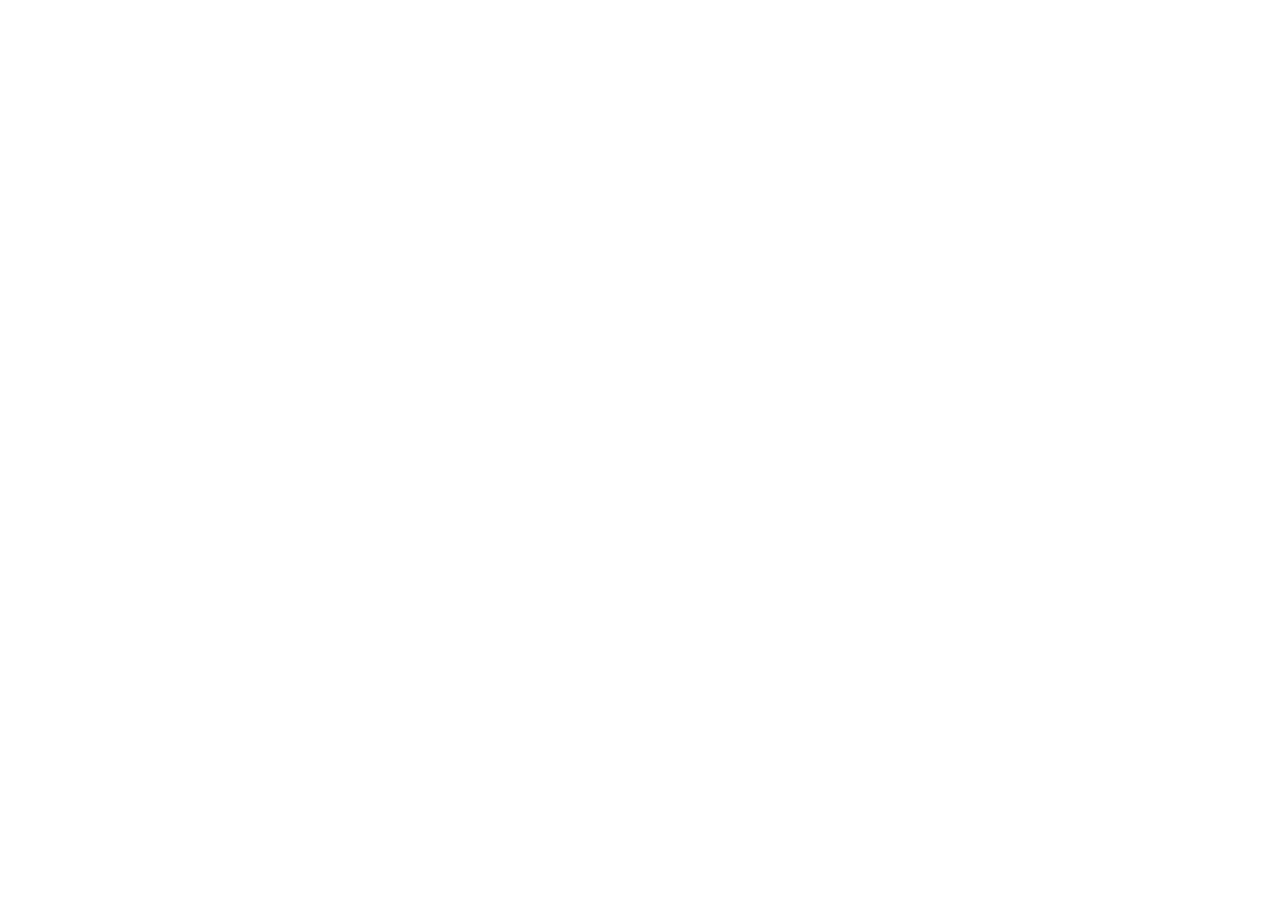
==== index.html @ f936191b "Initial commit: estructura inicial del proyecto" ====
<!doctype html>
<html lang="es">
<head>
  <meta charset="utf-8">
  <meta name="viewport" content="width=device-width, initial-scale=1">
  <meta name="description" content="Sitio informativo del proyecto Trueque de Conocimiento.">
  <title>Inicio | Trueque de Conocimiento</title>
  <!-- Materialize CSS: CDN requerido por la actividad. -->
  <link rel="stylesheet" href="https://cdnjs.cloudflare.com/ajax/libs/materialize/1.0.0/css/materialize.min.css">
  <link rel="stylesheet" href="css/style.css">
</head>
<body>
  <!-- Estructura inicial: desarrollar contenido en una etapa posterior. -->

  <!-- Materialize JavaScript: CDN requerido por la actividad. -->
  <script src="https://cdnjs.cloudflare.com/ajax/libs/materialize/1.0.0/js/materialize.min.js"></script>
  <script src="js/main.js"></script>
</body>
</html>
---- css/style.css ----
/* Estilos propios del sitio. Definir aquí la paleta y los componentes. */
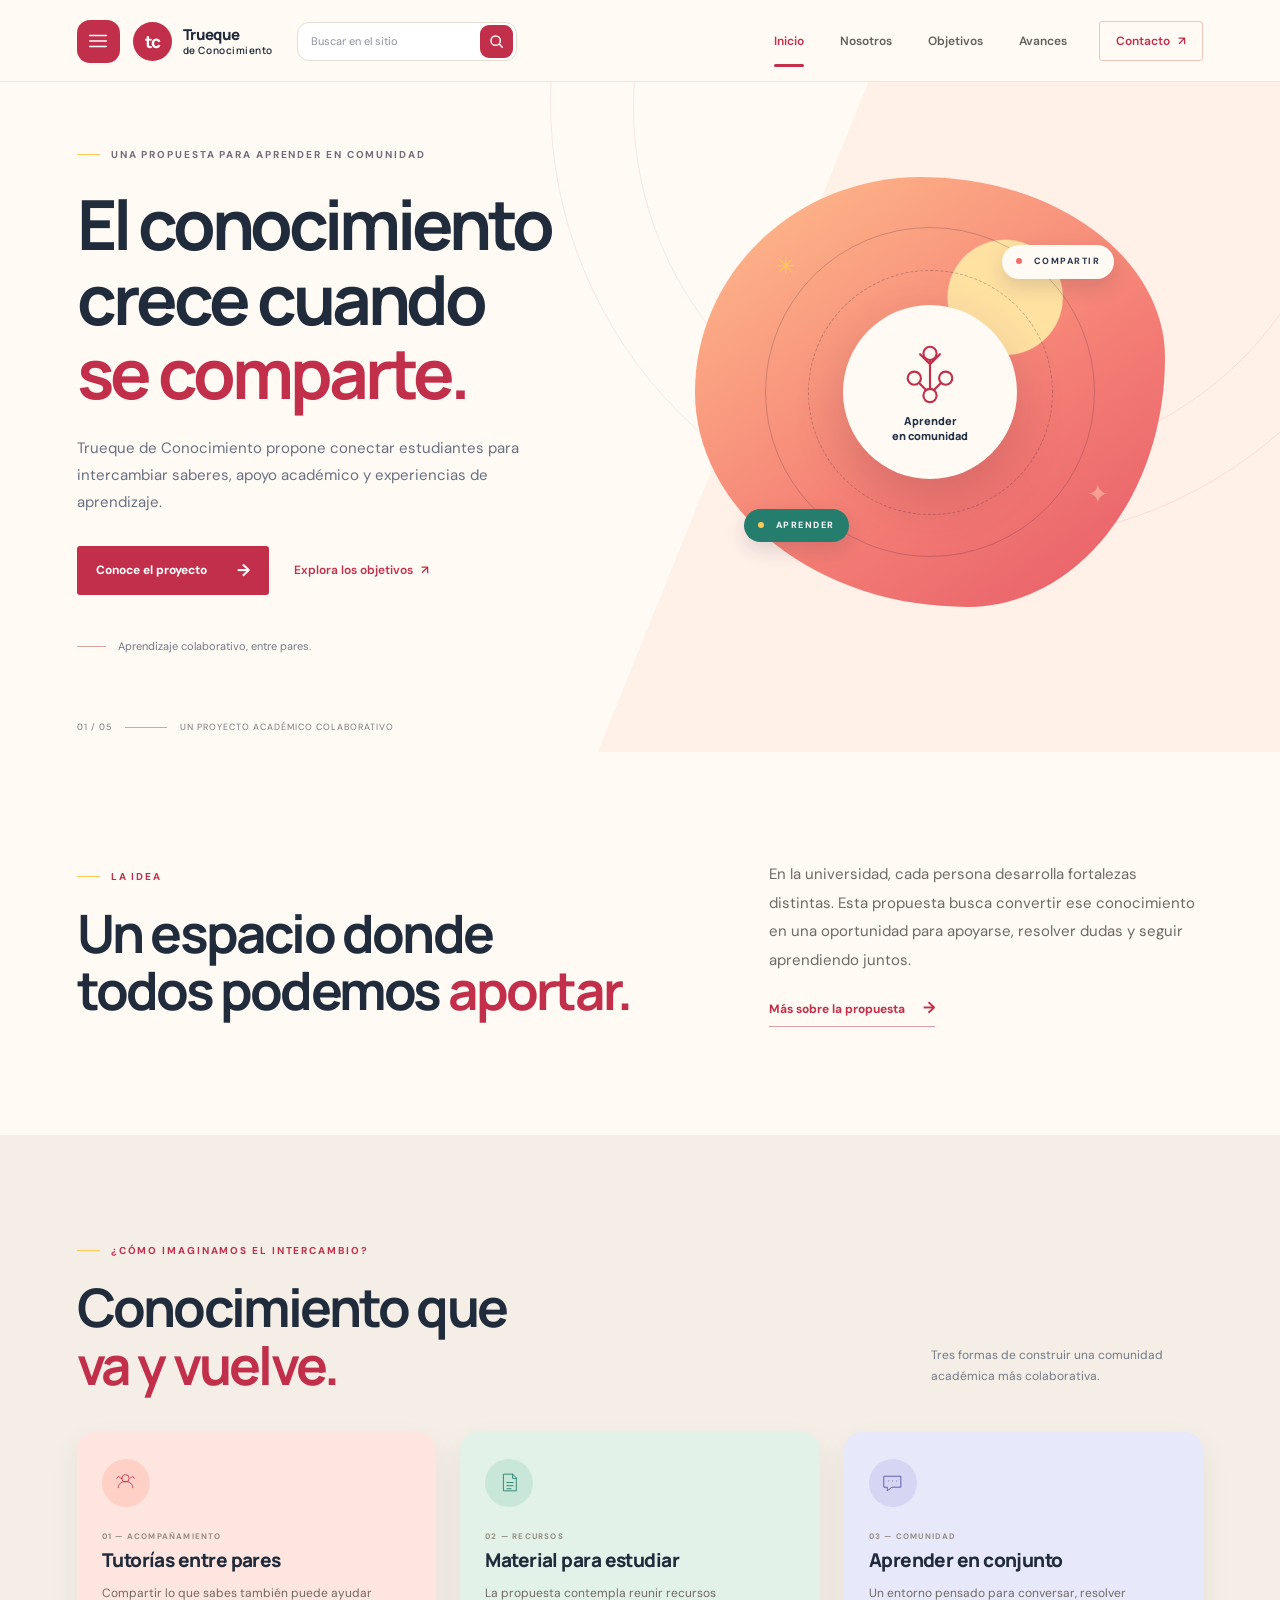
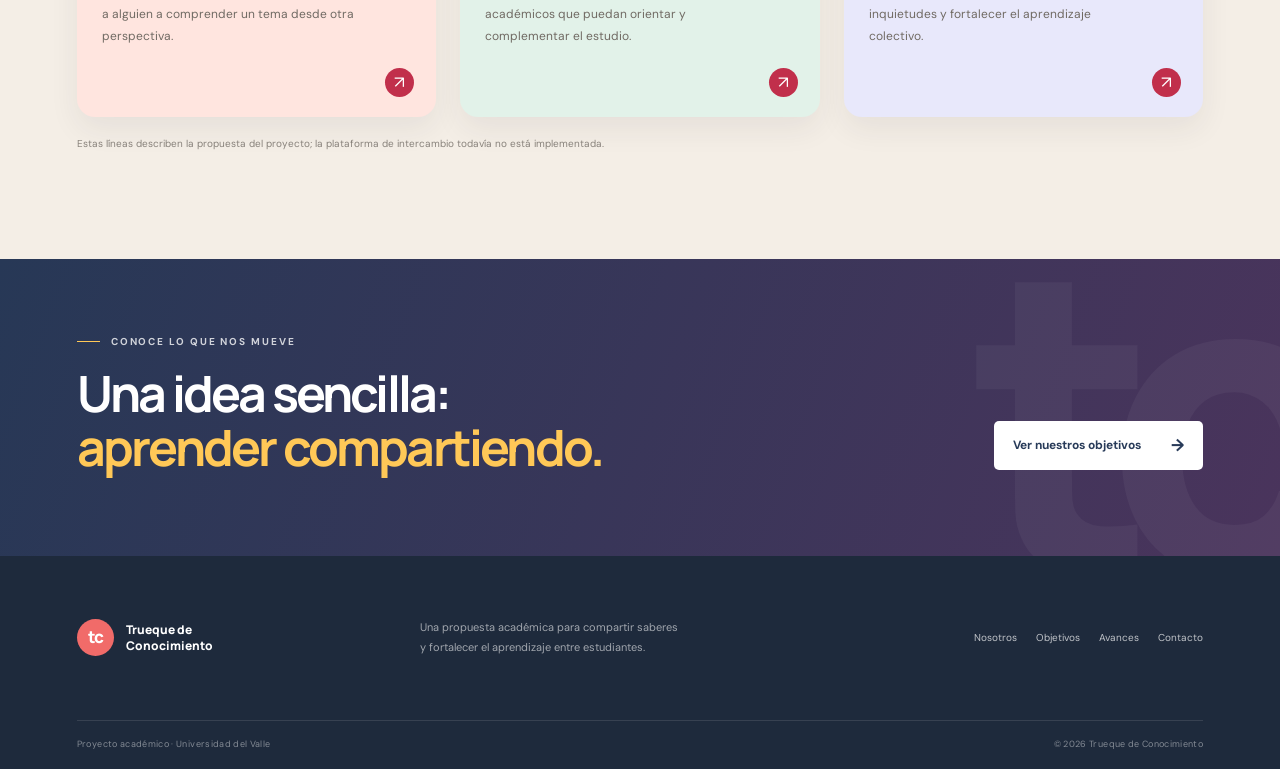
==== commit 3f2d780e: "Implementa estilos base y contenido de las páginas" ====
--- a/index.html
+++ b/index.html
@@ -1,19 +1,278 @@
 <!doctype html>
 <html lang="es">
-<head>
-  <meta charset="utf-8">
-  <meta name="viewport" content="width=device-width, initial-scale=1">
-  <meta name="description" content="Sitio informativo del proyecto Trueque de Conocimiento.">
-  <title>Inicio | Trueque de Conocimiento</title>
-  <!-- Materialize CSS: CDN requerido por la actividad. -->
-  <link rel="stylesheet" href="https://cdnjs.cloudflare.com/ajax/libs/materialize/1.0.0/css/materialize.min.css">
-  <link rel="stylesheet" href="css/style.css">
-</head>
-<body>
-  <!-- Estructura inicial: desarrollar contenido en una etapa posterior. -->
-
-  <!-- Materialize JavaScript: CDN requerido por la actividad. -->
-  <script src="https://cdnjs.cloudflare.com/ajax/libs/materialize/1.0.0/js/materialize.min.js"></script>
-  <script src="js/main.js"></script>
-</body>
+  <head>
+    <meta charset="utf-8" />
+    <meta name="viewport" content="width=device-width, initial-scale=1" />
+    <meta
+      name="description"
+      content="Conoce Trueque de Conocimiento, una propuesta académica para compartir saberes y aprender entre estudiantes."
+    />
+    <meta name="theme-color" content="#a6192e" />
+    <title>Inicio | Trueque de Conocimiento</title>
+    <link rel="preconnect" href="https://fonts.googleapis.com" />
+    <link rel="preconnect" href="https://fonts.gstatic.com" crossorigin />
+    <link
+      href="https://fonts.googleapis.com/css2?family=DM+Sans:wght@400;500;600;700&family=Manrope:wght@400;500;600;700;800&display=swap"
+      rel="stylesheet"
+    />
+    <!-- Materialize CSS: CDN requerido por la actividad. -->
+    <link
+      rel="stylesheet"
+      href="https://cdnjs.cloudflare.com/ajax/libs/materialize/1.0.0/css/materialize.min.css"
+    />
+    <link rel="stylesheet" href="css/style.css" />
+  </head>
+  <body>
+    <header>
+      <nav class="site-nav" aria-label="Navegación principal">
+        <div class="nav-wrapper container">
+          <a class="brand-logo" href="index.html" aria-label="Trueque de Conocimiento, inicio">
+            <span class="brand-mark" aria-hidden="true">tc</span>
+            <span class="brand-name">Trueque <span>de Conocimiento</span></span>
+          </a>
+          <a
+            href="#menu-movil"
+            data-target="menu-movil"
+            class="sidenav-trigger"
+            aria-label="Abrir menú de navegación"
+          >
+            <svg viewBox="0 0 24 24" aria-hidden="true"><path d="M3 6h18M3 12h18M3 18h18" /></svg>
+          </a>
+          <form class="site-search" id="site-search-form" role="search">
+            <label class="visually-hidden" for="site-search">Buscar en el sitio</label>
+            <input
+              id="site-search"
+              name="q"
+              type="search"
+              placeholder="Buscar en el sitio"
+              autocomplete="off"
+              aria-controls="site-search-results"
+            />
+            <button type="submit" aria-label="Buscar">
+              <svg viewBox="0 0 24 24" aria-hidden="true">
+                <circle cx="10.8" cy="10.8" r="6.6" />
+                <path d="m16 16 4.2 4.2" />
+              </svg>
+            </button>
+            <div
+              class="search-results"
+              id="site-search-results"
+              role="region"
+              aria-label="Resultados de búsqueda"
+              aria-live="polite"
+              hidden
+            ></div>
+          </form>
+          <ul class="right hide-on-med-and-down nav-links">
+            <li class="active"><a href="index.html" aria-current="page">Inicio</a></li>
+            <li><a href="nosotros.html">Nosotros</a></li>
+            <li><a href="objetivos.html">Objetivos</a></li>
+            <li><a href="avances.html">Avances</a></li>
+            <li>
+              <a class="nav-contact" href="contacto.html"
+                >Contacto <span aria-hidden="true">↗</span></a
+              >
+            </li>
+          </ul>
+        </div>
+      </nav>
+      <ul class="sidenav" id="menu-movil" aria-label="Menú de navegación">
+        <li class="mobile-brand">
+          <a href="index.html"
+            ><span class="brand-mark" aria-hidden="true">tc</span> Trueque de Conocimiento</a
+          >
+        </li>
+        <li class="active"><a href="index.html" aria-current="page">Inicio</a></li>
+        <li><a href="nosotros.html">Nosotros</a></li>
+        <li><a href="objetivos.html">Objetivos</a></li>
+        <li><a href="avances.html">Avances</a></li>
+        <li><a href="contacto.html">Contacto</a></li>
+      </ul>
+    </header>
+
+    <main>
+      <section class="hero-section" id="inicio-propuesta">
+        <div class="container hero-grid">
+          <div class="hero-copy">
+            <p class="eyebrow"><span></span> Una propuesta para aprender en comunidad</p>
+            <h1>El conocimiento<br />crece cuando<br /><em>se comparte.</em></h1>
+            <p class="hero-description">
+              Trueque de Conocimiento propone conectar estudiantes para intercambiar saberes, apoyo
+              académico y experiencias de aprendizaje.
+            </p>
+            <div class="hero-actions">
+              <a href="nosotros.html" class="btn-large primary-button"
+                >Conoce el proyecto <span aria-hidden="true">→</span></a
+              >
+              <a href="objetivos.html" class="text-link"
+                >Explora los objetivos <span aria-hidden="true">↗</span></a
+              >
+            </div>
+            <div class="hero-note">
+              <span class="note-line"></span><span>Aprendizaje colaborativo, entre pares.</span>
+            </div>
+          </div>
+
+          <div
+            class="hero-art"
+            role="img"
+            aria-label="Ilustración de estudiantes que comparten conocimientos alrededor de un círculo"
+          >
+            <div class="art-orbit orbit-one"></div>
+            <div class="art-orbit orbit-two"></div>
+            <div class="art-center">
+              <svg viewBox="0 0 92 92" aria-hidden="true">
+                <path d="M46 17v47M46 64 28 46M46 64l18-18M46 28 34 16M46 28l12-12" />
+                <circle cx="46" cy="15" r="8" />
+                <circle cx="27" cy="45" r="8" />
+                <circle cx="65" cy="45" r="8" />
+                <circle cx="46" cy="66" r="8" />
+              </svg>
+              <span>Aprender<br />en comunidad</span>
+            </div>
+            <div class="art-label label-top">
+              <span class="label-dot dot-coral"></span> COMPARTIR
+            </div>
+            <div class="art-label label-bottom">
+              <span class="label-dot dot-gold"></span> APRENDER
+            </div>
+            <div class="art-spark spark-one">✳</div>
+            <div class="art-spark spark-two">✦</div>
+          </div>
+        </div>
+        <div class="hero-bottom container">
+          <span>01 / 05</span><span class="hero-bottom-rule"></span
+          ><span>Un proyecto académico colaborativo</span>
+        </div>
+      </section>
+
+      <section class="intro-section section-space" id="inicio-idea">
+        <div class="container intro-grid">
+          <div>
+            <p class="eyebrow eyebrow-dark"><span></span> La idea</p>
+            <h2>Un espacio donde<br />todos podemos <em>aportar.</em></h2>
+          </div>
+          <div class="intro-copy">
+            <p>
+              En la universidad, cada persona desarrolla fortalezas distintas. Esta propuesta busca
+              convertir ese conocimiento en una oportunidad para apoyarse, resolver dudas y seguir
+              aprendiendo juntos.
+            </p>
+            <a href="nosotros.html" class="underlined-link"
+              >Más sobre la propuesta <span aria-hidden="true">→</span></a
+            >
+          </div>
+        </div>
+      </section>
+
+      <section class="ways-section section-space">
+        <div class="container">
+          <div class="section-heading">
+            <div>
+              <p class="eyebrow eyebrow-dark"><span></span> ¿Cómo imaginamos el intercambio?</p>
+              <h2>Conocimiento que<br /><em>va y vuelve.</em></h2>
+            </div>
+            <p class="section-side-note">
+              Tres formas de construir una comunidad académica más colaborativa.
+            </p>
+          </div>
+          <div class="row feature-row">
+            <div class="col s12 m4">
+              <article class="card feature-card feature-card-red" id="inicio-tutorias">
+                <div class="feature-icon icon-red" aria-hidden="true">
+                  <svg viewBox="0 0 48 48">
+                    <path
+                      d="M10 34c0-7 6-12 14-12s14 5 14 12M17 16a7 7 0 1 0 14 0 7 7 0 0 0-14 0Z"
+                    />
+                    <path d="m7 16 4-4 4 4M41 16l-4-4-4 4" />
+                  </svg>
+                </div>
+                <p class="card-index">01 — ACOMPAÑAMIENTO</p>
+                <h3>Tutorías entre pares</h3>
+                <p>
+                  Compartir lo que sabes también puede ayudar a alguien a comprender un tema desde
+                  otra perspectiva.
+                </p>
+                <span class="card-arrow" aria-hidden="true">↗</span>
+              </article>
+            </div>
+            <div class="col s12 m4">
+              <article class="card feature-card feature-card-sand" id="inicio-recursos">
+                <div class="feature-icon icon-sand" aria-hidden="true">
+                  <svg viewBox="0 0 48 48">
+                    <path d="M13 8h17l7 7v25H13zM30 8v8h7M19 24h12M19 30h12M19 36h8" />
+                  </svg>
+                </div>
+                <p class="card-index">02 — RECURSOS</p>
+                <h3>Material para estudiar</h3>
+                <p>
+                  La propuesta contempla reunir recursos académicos que puedan orientar y
+                  complementar el estudio.
+                </p>
+                <span class="card-arrow" aria-hidden="true">↗</span>
+              </article>
+            </div>
+            <div class="col s12 m4">
+              <article class="card feature-card feature-card-green" id="inicio-comunidad">
+                <div class="feature-icon icon-green" aria-hidden="true">
+                  <svg viewBox="0 0 48 48">
+                    <path d="M8 12h32v21H23l-9 7v-7H8zM16 21h.1M24 21h.1M32 21h.1" />
+                  </svg>
+                </div>
+                <p class="card-index">03 — COMUNIDAD</p>
+                <h3>Aprender en conjunto</h3>
+                <p>
+                  Un entorno pensado para conversar, resolver inquietudes y fortalecer el
+                  aprendizaje colectivo.
+                </p>
+                <span class="card-arrow" aria-hidden="true">↗</span>
+              </article>
+            </div>
+          </div>
+          <p class="proposal-caption">
+            Estas líneas describen la propuesta del proyecto; la plataforma de intercambio todavía
+            no está implementada.
+          </p>
+        </div>
+      </section>
+
+      <section class="closing-section">
+        <div class="container closing-content">
+          <div>
+            <p class="eyebrow"><span></span> Conoce lo que nos mueve</p>
+            <h2>Una idea sencilla:<br /><em>aprender compartiendo.</em></h2>
+          </div>
+          <a href="objetivos.html" class="btn-large light-button"
+            >Ver nuestros objetivos <span aria-hidden="true">→</span></a
+          >
+        </div>
+        <div class="closing-decoration" aria-hidden="true">tc</div>
+      </section>
+    </main>
+
+    <footer class="site-footer">
+      <div class="container footer-main">
+        <a class="footer-brand" href="index.html"
+          ><span class="brand-mark" aria-hidden="true">tc</span
+          ><span>Trueque de<br />Conocimiento</span></a
+        >
+        <p>
+          Una propuesta académica para compartir saberes<br />y fortalecer el aprendizaje entre
+          estudiantes.
+        </p>
+        <nav aria-label="Navegación del pie de página">
+          <a href="nosotros.html">Nosotros</a><a href="objetivos.html">Objetivos</a
+          ><a href="avances.html">Avances</a><a href="contacto.html">Contacto</a>
+        </nav>
+      </div>
+      <div class="container footer-bottom">
+        <span>Proyecto académico · Universidad del Valle</span
+        ><span>© <span id="current-year">2026</span> Trueque de Conocimiento</span>
+      </div>
+    </footer>
+
+    <!-- Materialize JavaScript: CDN requerido por la actividad. -->
+    <script src="https://cdnjs.cloudflare.com/ajax/libs/materialize/1.0.0/js/materialize.min.js"></script>
+    <script src="js/main.js"></script>
+  </body>
 </html>
--- a/css/style.css
+++ b/css/style.css
@@ -1 +1,2407 @@
-/* Estilos propios del sitio. Definir aquí la paleta y los componentes. */
+:root {
+  --red: #c12f4b;
+  --red-dark: #48243b;
+  --red-light: #f16b69;
+  --ink: #202b3b;
+  --muted: #727987;
+  --paper: #fffaf4;
+  --sand: #f5eee4;
+  --green: #247d6d;
+  --gold: #ffc857;
+  --body-font: "DM Sans", sans-serif;
+  --display-font: "Manrope", sans-serif;
+}
+
+html {
+  scroll-behavior: smooth;
+}
+body {
+  margin: 0;
+  color: var(--ink);
+  background: var(--paper);
+  font-family: var(--body-font);
+  font-size: 16px;
+  -webkit-font-smoothing: antialiased;
+}
+a {
+  color: inherit;
+}
+.container {
+  width: min(1160px, 88%);
+}
+.site-nav {
+  height: 82px;
+  line-height: 82px;
+  background: var(--paper);
+  box-shadow: none;
+  border-bottom: 1px solid rgba(39, 39, 37, 0.08);
+}
+.site-nav .nav-wrapper {
+  display: flex;
+  align-items: center;
+  justify-content: space-between;
+  height: 82px;
+  line-height: normal;
+}
+.site-nav .brand-logo {
+  position: static;
+  left: auto;
+  display: inline-flex;
+  flex: 0 0 auto;
+  align-items: center;
+  gap: 11px;
+  height: auto;
+  transform: none;
+  color: var(--ink);
+  font-family: var(--display-font);
+  font-size: 15px;
+  font-weight: 800;
+  letter-spacing: -0.6px;
+  white-space: nowrap;
+}
+.brand-mark {
+  display: inline-grid;
+  width: 39px;
+  height: 39px;
+  place-items: center;
+  border-radius: 50%;
+  color: #fff;
+  background: var(--red);
+  font-family: var(--display-font);
+  font-size: 17px;
+  font-weight: 800;
+  letter-spacing: -1.5px;
+}
+.brand-name {
+  display: flex;
+  flex-direction: column;
+  gap: 2px;
+  line-height: 1.15;
+}
+.brand-name span {
+  display: block;
+  margin: 0;
+  padding: 0;
+  font-size: 10px;
+  font-weight: 600;
+  letter-spacing: 0.55px;
+}
+.site-nav .nav-links {
+  display: flex;
+  float: none;
+  height: 100%;
+  align-items: center;
+  gap: 2px;
+  margin: 0;
+}
+.site-nav .nav-links li {
+  float: none;
+  height: 100%;
+}
+.site-nav .nav-links li a {
+  position: relative;
+  display: flex;
+  height: 100%;
+  align-items: center;
+  padding: 0 17px;
+  color: #625e59;
+  font-size: 12px;
+  font-weight: 600;
+  line-height: normal;
+  transition: color 0.2s ease;
+}
+.nav-links li a:hover,
+.nav-links li.active a {
+  color: var(--red);
+  background: transparent;
+}
+.site-nav .nav-links li.active {
+  background: transparent;
+}
+.nav-links li.active a::after {
+  position: absolute;
+  right: 23px;
+  bottom: 20px;
+  left: 23px;
+  height: 2px;
+  background: var(--red);
+  content: "";
+}
+.site-nav .nav-links .nav-contact {
+  height: 40px;
+  margin-left: 13px;
+  padding: 0 16px;
+  border: 1px solid rgba(166, 25, 46, 0.25);
+  border-radius: 3px;
+  color: var(--red);
+}
+.nav-links .nav-contact:hover {
+  color: white;
+  background: var(--red);
+}
+.nav-contact span {
+  margin-left: 8px;
+}
+.sidenav-trigger svg {
+  width: 25px;
+  height: 25px;
+  margin-top: 28px;
+  fill: none;
+  stroke: var(--ink);
+  stroke-linecap: round;
+  stroke-width: 1.8;
+}
+.sidenav .mobile-brand {
+  height: 88px;
+  margin-bottom: 12px;
+  background: var(--paper);
+}
+.sidenav .mobile-brand a {
+  display: flex;
+  align-items: center;
+  gap: 12px;
+  height: 88px;
+  font-family: var(--display-font);
+  font-weight: 800;
+  line-height: normal;
+}
+.sidenav .mobile-brand .brand-mark {
+  display: inline-grid;
+  width: 39px;
+  height: 39px;
+  flex: 0 0 39px;
+  place-items: center;
+  font-size: 17px;
+  line-height: 1;
+}
+.sidenav li.active {
+  background: #f4ebe8;
+}
+.sidenav li.active a,
+.sidenav li a:hover {
+  color: var(--red);
+  background: transparent;
+}
+
+.hero-section {
+  position: relative;
+  overflow: hidden;
+  min-height: 610px;
+  color: #fff;
+  background: var(--red);
+}
+.hero-section::before {
+  position: absolute;
+  top: -420px;
+  right: -150px;
+  width: 880px;
+  height: 880px;
+  border: 1px solid rgba(255, 255, 255, 0.1);
+  border-radius: 50%;
+  content: "";
+}
+.hero-section::after {
+  position: absolute;
+  top: -332px;
+  right: -67px;
+  width: 714px;
+  height: 714px;
+  border: 1px solid rgba(255, 255, 255, 0.1);
+  border-radius: 50%;
+  content: "";
+}
+.hero-grid {
+  position: relative;
+  z-index: 1;
+  display: grid;
+  min-height: 560px;
+  grid-template-columns: 1.03fr 0.97fr;
+  align-items: center;
+}
+.hero-copy {
+  padding: 65px 0 48px;
+}
+.eyebrow {
+  display: flex;
+  align-items: center;
+  gap: 11px;
+  margin: 0 0 25px;
+  color: rgba(255, 255, 255, 0.78);
+  font-size: 10px;
+  font-weight: 700;
+  letter-spacing: 1.9px;
+  text-transform: uppercase;
+}
+.eyebrow > span {
+  display: inline-block;
+  width: 23px;
+  height: 1px;
+  background: var(--gold);
+}
+.hero-copy h1,
+h2 {
+  margin: 0;
+  font-family: var(--display-font);
+  font-size: clamp(42px, 5.4vw, 70px);
+  font-weight: 700;
+  line-height: 1.08;
+  letter-spacing: -4px;
+}
+.hero-copy h1 em,
+h2 em {
+  color: #f0c67c;
+  font-style: normal;
+}
+.hero-description {
+  max-width: 475px;
+  margin: 24px 0 0;
+  color: rgba(255, 255, 255, 0.82);
+  font-size: 15px;
+  line-height: 1.8;
+}
+.hero-actions {
+  display: flex;
+  flex-wrap: wrap;
+  align-items: center;
+  gap: 25px;
+  margin-top: 30px;
+}
+.primary-button,
+.light-button {
+  display: inline-flex;
+  align-items: center;
+  justify-content: center;
+  gap: 30px;
+  height: 49px;
+  padding: 0 19px;
+  border-radius: 3px;
+  font-family: var(--body-font);
+  font-size: 12px;
+  font-weight: 700;
+  letter-spacing: 0;
+  text-transform: none;
+  box-shadow: none;
+  transition:
+    transform 0.2s ease,
+    background 0.2s ease;
+}
+.primary-button {
+  color: var(--red);
+  background: #fff;
+}
+.primary-button:hover {
+  color: var(--red-dark);
+  background: #f8eee9;
+  box-shadow: none;
+  transform: translateY(-2px);
+}
+.primary-button span,
+.light-button span {
+  font-size: 17px;
+}
+.text-link {
+  color: white;
+  font-size: 12px;
+  font-weight: 600;
+  text-underline-offset: 5px;
+}
+.text-link span {
+  padding-left: 5px;
+}
+.hero-note {
+  display: flex;
+  align-items: center;
+  gap: 12px;
+  margin-top: 43px;
+  color: rgba(255, 255, 255, 0.67);
+  font-size: 11px;
+}
+.note-line {
+  width: 29px;
+  height: 1px;
+  background: rgba(255, 255, 255, 0.55);
+}
+.hero-art {
+  position: relative;
+  display: grid;
+  width: min(100%, 470px);
+  height: 430px;
+  margin: auto;
+  place-items: center;
+}
+.art-orbit {
+  position: absolute;
+  width: 330px;
+  height: 330px;
+  border: 1px solid rgba(255, 255, 255, 0.28);
+  border-radius: 50%;
+}
+.orbit-two {
+  width: 245px;
+  height: 245px;
+  border-style: dashed;
+  border-color: rgba(255, 255, 255, 0.32);
+}
+.art-center {
+  position: relative;
+  z-index: 1;
+  display: flex;
+  width: 166px;
+  height: 166px;
+  flex-direction: column;
+  align-items: center;
+  justify-content: center;
+  border-radius: 50%;
+  color: var(--red-dark);
+  background: #f7eee5;
+  box-shadow: 0 22px 55px rgba(75, 9, 24, 0.19);
+  text-align: center;
+}
+.art-center svg {
+  width: 76px;
+  height: 76px;
+  fill: none;
+  stroke: var(--red);
+  stroke-linecap: round;
+  stroke-linejoin: round;
+  stroke-width: 2.6;
+}
+.art-center svg circle {
+  fill: #f7eee5;
+}
+.art-center span {
+  margin-top: -3px;
+  font-family: var(--display-font);
+  font-size: 11px;
+  font-weight: 800;
+  line-height: 1.3;
+}
+.art-label {
+  position: absolute;
+  z-index: 2;
+  padding: 10px 14px;
+  border: 1px solid rgba(255, 255, 255, 0.29);
+  border-radius: 2px;
+  color: #fff;
+  background: rgba(131, 14, 36, 0.38);
+  font-size: 9px;
+  font-weight: 700;
+  letter-spacing: 1.5px;
+}
+.label-top {
+  top: 68px;
+  right: 51px;
+}
+.label-bottom {
+  bottom: 65px;
+  left: 49px;
+}
+.label-dot {
+  display: inline-block;
+  width: 6px;
+  height: 6px;
+  margin-right: 8px;
+  border-radius: 50%;
+}
+.dot-coral {
+  background: #ff9b86;
+}
+.dot-gold {
+  background: var(--gold);
+}
+.art-spark {
+  position: absolute;
+  color: var(--gold);
+}
+.spark-one {
+  top: 72px;
+  left: 81px;
+  font-size: 23px;
+}
+.spark-two {
+  right: 56px;
+  bottom: 93px;
+  color: #f6a094;
+  font-size: 26px;
+}
+.hero-bottom {
+  position: relative;
+  z-index: 1;
+  display: flex;
+  height: 50px;
+  align-items: center;
+  gap: 13px;
+  color: rgba(255, 255, 255, 0.63);
+  font-size: 9px;
+  letter-spacing: 1px;
+  text-transform: uppercase;
+}
+.hero-bottom-rule {
+  width: 42px;
+  height: 1px;
+  background: rgba(255, 255, 255, 0.48);
+}
+
+.page-hero {
+  position: relative;
+  overflow: hidden;
+  padding: 82px 0 88px;
+  color: #fff;
+  background: var(--red);
+}
+.page-hero::after {
+  position: absolute;
+  top: -270px;
+  right: -120px;
+  width: 600px;
+  height: 600px;
+  border: 1px solid rgba(255, 255, 255, 0.13);
+  border-radius: 50%;
+  box-shadow:
+    0 0 0 60px rgba(255, 255, 255, 0.025),
+    0 0 0 120px rgba(255, 255, 255, 0.025);
+  content: "";
+}
+.page-hero .container {
+  position: relative;
+  z-index: 1;
+}
+.page-hero h1 {
+  max-width: 800px;
+  margin: 0;
+  font-family: var(--display-font);
+  font-size: clamp(43px, 5.2vw, 66px);
+  font-weight: 700;
+  line-height: 1.08;
+  letter-spacing: -3.5px;
+}
+.page-hero h1 em {
+  color: #f0c67c;
+  font-style: normal;
+}
+.page-hero > .container > p:last-child {
+  max-width: 580px;
+  margin: 21px 0 0;
+  color: rgba(255, 255, 255, 0.8);
+  font-size: 14px;
+  line-height: 1.8;
+}
+.purpose-grid {
+  display: grid;
+  grid-template-columns: 1fr 1fr;
+  gap: 20px;
+}
+.purpose-card {
+  position: relative;
+  min-height: 340px;
+  padding: 37px 36px;
+  overflow: hidden;
+  background: #f0ebe2;
+}
+.purpose-card-dark {
+  color: #fff;
+  background: var(--red-dark);
+}
+.purpose-card .eyebrow {
+  margin: 28px 0 18px;
+}
+.purpose-card h2 {
+  font-size: clamp(27px, 3vw, 38px);
+  line-height: 1.18;
+  letter-spacing: -1.7px;
+}
+.purpose-card > p:last-child {
+  max-width: 420px;
+  margin: 19px 0 0;
+  color: #6c675f;
+  font-size: 13px;
+  line-height: 1.85;
+}
+.purpose-card-dark > p:last-child {
+  color: rgba(255, 255, 255, 0.72);
+}
+.purpose-number {
+  position: absolute;
+  top: 24px;
+  right: 29px;
+  color: rgba(39, 39, 37, 0.16);
+  font-family: var(--display-font);
+  font-size: 48px;
+  font-weight: 800;
+}
+.purpose-card-dark .purpose-number {
+  color: rgba(255, 255, 255, 0.2);
+}
+.team-intro {
+  display: grid;
+  grid-template-columns: 1fr 0.72fr;
+  gap: 70px;
+  align-items: end;
+  margin: 96px 0 33px;
+}
+.team-intro h2 {
+  font-size: clamp(35px, 4vw, 48px);
+  letter-spacing: -2.3px;
+}
+.team-intro h2 em {
+  color: var(--red);
+  font-style: normal;
+}
+.team-intro > p {
+  margin: 0 0 4px;
+  color: #706a63;
+  font-size: 14px;
+  line-height: 1.9;
+}
+.team-values {
+  display: grid;
+  grid-template-columns: repeat(3, 1fr);
+  border-top: 1px solid #ddd6ca;
+}
+.team-values > div {
+  padding: 25px 23px 0 0;
+}
+.team-values > div + div {
+  padding-left: 23px;
+  border-left: 1px solid #ddd6ca;
+}
+.team-values span {
+  color: var(--red);
+  font-size: 10px;
+  font-weight: 700;
+  letter-spacing: 1px;
+}
+.team-values h3 {
+  margin: 11px 0 7px;
+  font-family: var(--display-font);
+  font-size: 18px;
+  font-weight: 800;
+}
+.team-values p {
+  max-width: 280px;
+  margin: 0;
+  color: #77716a;
+  font-size: 12px;
+  line-height: 1.75;
+}
+.main-objective {
+  display: grid;
+  grid-template-columns: 140px 1fr;
+  gap: 36px;
+  align-items: start;
+  margin-bottom: 100px;
+  padding: 42px;
+  color: #fff;
+  background: var(--red-dark);
+}
+.objective-stamp {
+  display: grid;
+  width: 104px;
+  height: 104px;
+  place-content: center;
+  border: 1px solid rgba(255, 255, 255, 0.36);
+  border-radius: 50%;
+  color: #f0c67c;
+  font-size: 9px;
+  font-weight: 700;
+  letter-spacing: 1px;
+  line-height: 1.7;
+  text-align: center;
+}
+.main-objective .eyebrow {
+  margin: 0 0 18px;
+}
+.main-objective h2 {
+  max-width: 820px;
+  font-size: clamp(21px, 2.5vw, 31px);
+  font-weight: 500;
+  line-height: 1.55;
+  letter-spacing: -0.7px;
+}
+.objective-heading {
+  align-items: end;
+}
+.objective-list {
+  border-top: 1px solid #ded7cc;
+}
+.objective-list article {
+  display: grid;
+  grid-template-columns: 70px 1fr 30px;
+  gap: 10px;
+  align-items: center;
+  padding: 23px 0;
+  border-bottom: 1px solid #ded7cc;
+}
+.objective-list article > span:first-child {
+  color: var(--red);
+  font-size: 11px;
+  font-weight: 700;
+}
+.objective-list h3 {
+  margin: 0 0 6px;
+  font-family: var(--display-font);
+  font-size: 17px;
+  font-weight: 800;
+  letter-spacing: -0.4px;
+}
+.objective-list p {
+  margin: 0;
+  color: #77716a;
+  font-size: 12px;
+  line-height: 1.7;
+}
+.objective-symbol {
+  color: #a59c90;
+  font-size: 17px;
+  text-align: right;
+}
+.page-cta {
+  padding: 62px 0;
+  color: #fff;
+  background: var(--red-dark);
+}
+.page-cta .container {
+  display: flex;
+  align-items: end;
+  justify-content: space-between;
+  gap: 30px;
+}
+.page-cta .eyebrow {
+  margin-bottom: 15px;
+}
+.page-cta h2 {
+  font-size: clamp(32px, 3.5vw, 43px);
+  letter-spacing: -2px;
+}
+.progress-summary {
+  display: grid;
+  grid-template-columns: 1fr 0.55fr;
+  gap: 50px;
+  align-items: center;
+  margin-bottom: 94px;
+  padding: 39px;
+  background: #f1ece3;
+}
+.status-pill {
+  display: inline-flex;
+  align-items: center;
+  gap: 8px;
+  padding: 7px 11px;
+  border-radius: 30px;
+  color: #425d50;
+  background: #dce6dc;
+  font-size: 9px;
+  font-weight: 700;
+  letter-spacing: 0.5px;
+}
+.status-pill span {
+  width: 6px;
+  height: 6px;
+  border-radius: 50%;
+  background: #58816b;
+}
+.progress-summary h2 {
+  margin-top: 19px;
+  font-size: clamp(34px, 4vw, 48px);
+  letter-spacing: -2.5px;
+}
+.progress-summary h2 em {
+  color: var(--red);
+  font-style: normal;
+}
+.progress-summary > div:first-child > p {
+  max-width: 570px;
+  margin: 15px 0 0;
+  color: #706a63;
+  font-size: 13px;
+  line-height: 1.85;
+}
+.progress-graphic {
+  display: grid;
+  min-height: 215px;
+  place-items: center;
+}
+.progress-ring {
+  display: flex;
+  width: 168px;
+  height: 168px;
+  flex-direction: column;
+  align-items: center;
+  justify-content: center;
+  border: 1px solid #d9cfc0;
+  border-radius: 50%;
+  box-shadow:
+    0 0 0 18px #eae3d8,
+    0 0 0 19px #d9cfc0;
+}
+.progress-ring strong {
+  color: var(--red);
+  font-family: var(--display-font);
+  font-size: 49px;
+  line-height: 1;
+}
+.progress-ring span {
+  margin-top: 6px;
+  color: #77716a;
+  font-size: 10px;
+}
+.timeline-heading {
+  margin-bottom: 30px;
+}
+.timeline-list {
+  border-top: 1px solid #dfd8cd;
+}
+.timeline-item {
+  display: grid;
+  grid-template-columns: 44px 1fr auto;
+  gap: 17px;
+  align-items: center;
+  padding: 21px 0;
+  border-bottom: 1px solid #dfd8cd;
+}
+.timeline-marker {
+  display: grid;
+  width: 31px;
+  height: 31px;
+  place-items: center;
+  border: 1px solid #c9c0b4;
+  border-radius: 50%;
+  color: #90887f;
+  font-size: 10px;
+  font-weight: 700;
+}
+.timeline-item.complete .timeline-marker {
+  border-color: #66816e;
+  color: #fff;
+  background: #66816e;
+}
+.timeline-item.current .timeline-marker {
+  border-color: var(--red);
+  color: var(--red);
+}
+.timeline-item > div > p {
+  margin: 0 0 5px;
+  color: var(--red);
+  font-size: 8px;
+  font-weight: 700;
+  letter-spacing: 1px;
+}
+.timeline-item h3 {
+  margin: 0 0 5px;
+  font-family: var(--display-font);
+  font-size: 15px;
+  font-weight: 800;
+}
+.timeline-item > div > span {
+  color: #77716a;
+  font-size: 11px;
+  line-height: 1.6;
+}
+.timeline-state {
+  color: #847d74;
+  font-size: 9px;
+}
+.timeline-item.complete .timeline-state {
+  color: #52705b;
+}
+.contact-layout {
+  display: grid;
+  grid-template-columns: 0.8fr 1.1fr;
+  gap: 90px;
+  align-items: start;
+}
+.contact-copy h2 {
+  font-size: clamp(38px, 4.4vw, 53px);
+  letter-spacing: -2.6px;
+}
+.contact-copy h2 em {
+  color: var(--red);
+  font-style: normal;
+}
+.contact-copy > p:not(.eyebrow) {
+  margin: 21px 0;
+  color: #706a63;
+  font-size: 13px;
+  line-height: 1.85;
+}
+.contact-note {
+  display: flex;
+  align-items: center;
+  gap: 12px;
+  margin-top: 28px;
+  padding: 15px;
+  background: #f0ebe2;
+}
+.contact-note > span {
+  color: var(--red);
+  font-size: 20px;
+}
+.contact-note p {
+  margin: 0;
+  color: #68625b;
+  font-size: 11px;
+}
+.contact-form {
+  padding: 32px;
+  background: #f2eee7;
+}
+.contact-form .input-field {
+  margin: 0 0 23px;
+}
+.contact-form label {
+  display: block;
+  margin: 0 0 9px;
+  color: #48443f;
+  font-size: 11px;
+  font-weight: 700;
+}
+.contact-form input[type="text"],
+.contact-form input[type="email"],
+.contact-form textarea {
+  box-sizing: border-box;
+  height: 45px;
+  margin: 0;
+  padding: 0 12px;
+  border: 1px solid #d8d0c5;
+  border-bottom: 1px solid #d8d0c5;
+  border-radius: 2px;
+  background: #fbf9f5;
+  box-shadow: none;
+  font-family: var(--body-font);
+  font-size: 12px;
+}
+.contact-form textarea.materialize-textarea {
+  min-height: 120px;
+  padding: 12px;
+  resize: vertical;
+}
+.contact-form input:focus,
+.contact-form textarea:focus {
+  border: 1px solid var(--red) !important;
+  border-bottom: 1px solid var(--red) !important;
+  box-shadow: 0 0 0 2px rgba(166, 25, 46, 0.08) !important;
+}
+.contact-form input::placeholder,
+.contact-form textarea::placeholder {
+  color: #a39b91;
+}
+.field-error {
+  display: block;
+  min-height: 14px;
+  margin-top: 4px;
+  color: #a6192e;
+  font-size: 10px;
+}
+.contact-form .primary-button {
+  border: 0;
+  cursor: pointer;
+}
+.form-status {
+  min-height: 18px;
+  margin: 13px 0 0;
+  color: #425d50;
+  font-size: 11px;
+  line-height: 1.6;
+}
+
+.section-space {
+  padding: 108px 0;
+}
+.intro-section {
+  background: var(--paper);
+}
+.intro-grid {
+  display: grid;
+  grid-template-columns: 1fr 0.72fr;
+  gap: 90px;
+  align-items: center;
+}
+.eyebrow-dark {
+  margin-bottom: 21px;
+  color: var(--red);
+}
+.intro-grid h2,
+.section-heading h2 {
+  font-size: clamp(36px, 4.4vw, 53px);
+  letter-spacing: -2.8px;
+}
+.intro-grid h2 em,
+.section-heading h2 em {
+  color: var(--red);
+}
+.intro-copy p {
+  margin: 0 0 22px;
+  color: #6d6964;
+  font-size: 15px;
+  line-height: 1.9;
+}
+.underlined-link {
+  display: inline-block;
+  padding-bottom: 6px;
+  border-bottom: 1px solid rgba(166, 25, 46, 0.4);
+  color: var(--red);
+  font-size: 12px;
+  font-weight: 700;
+}
+.underlined-link span {
+  margin-left: 15px;
+  font-size: 16px;
+}
+.ways-section {
+  background: #f2eee7;
+}
+.section-heading {
+  display: flex;
+  align-items: end;
+  justify-content: space-between;
+  margin-bottom: 38px;
+}
+.section-side-note {
+  max-width: 250px;
+  margin: 0 2% 6px 20px;
+  color: var(--muted);
+  font-size: 12px;
+  line-height: 1.8;
+}
+.feature-row {
+  margin: 0 -12px;
+}
+.feature-row .col {
+  padding: 0 12px;
+}
+.feature-card {
+  position: relative;
+  min-height: 276px;
+  margin: 0;
+  padding: 27px 25px 36px;
+  overflow: hidden;
+  border-radius: 3px;
+  box-shadow: 0 12px 28px rgba(38, 34, 28, 0.045);
+  transition:
+    transform 0.25s ease,
+    box-shadow 0.25s ease;
+}
+.feature-card:hover {
+  box-shadow: 0 18px 34px rgba(38, 34, 28, 0.1);
+  transform: translateY(-5px);
+}
+.feature-card-red {
+  background: #fbf9f5;
+}
+.feature-card-sand {
+  background: #e9e1d4;
+}
+.feature-card-green {
+  background: #e3e9e3;
+}
+.feature-icon {
+  display: grid;
+  width: 43px;
+  height: 43px;
+  margin-bottom: 23px;
+  place-items: center;
+  border-radius: 50%;
+}
+.feature-icon svg {
+  width: 25px;
+  height: 25px;
+  fill: none;
+  stroke: currentColor;
+  stroke-linecap: round;
+  stroke-linejoin: round;
+  stroke-width: 1.7;
+}
+.icon-red {
+  color: var(--red);
+  background: #f5e5e3;
+}
+.icon-sand {
+  color: #826547;
+  background: #ded0bd;
+}
+.icon-green {
+  color: var(--green);
+  background: #d3ddd4;
+}
+.card-index {
+  margin: 0 0 8px;
+  color: #948c82;
+  font-size: 8px;
+  font-weight: 700;
+  letter-spacing: 1.2px;
+}
+.feature-card h3 {
+  margin: 0 0 12px;
+  font-family: var(--display-font);
+  font-size: 19px;
+  font-weight: 800;
+  letter-spacing: -0.55px;
+}
+.feature-card > p:last-of-type {
+  max-width: 270px;
+  margin: 0;
+  color: #706a63;
+  font-size: 12px;
+  line-height: 1.8;
+}
+.card-arrow {
+  position: absolute;
+  right: 22px;
+  bottom: 20px;
+  color: var(--red);
+  font-size: 17px;
+}
+.proposal-caption {
+  margin: 19px 0 0;
+  color: #89837c;
+  font-size: 10px;
+}
+
+.closing-section {
+  position: relative;
+  overflow: hidden;
+  padding: 75px 0 82px;
+  color: white;
+  background: var(--red-dark);
+}
+.closing-content {
+  position: relative;
+  z-index: 1;
+  display: flex;
+  align-items: end;
+  justify-content: space-between;
+  gap: 30px;
+}
+.closing-content .eyebrow {
+  margin-bottom: 17px;
+}
+.closing-content h2 {
+  font-size: clamp(36px, 4vw, 50px);
+  letter-spacing: -2.8px;
+}
+.closing-content h2 em {
+  color: #f0c67c;
+}
+.light-button {
+  flex: 0 0 auto;
+  margin-bottom: 4px;
+  color: var(--red-dark);
+  background: #fff;
+}
+.light-button:hover {
+  color: var(--red-dark);
+  background: #f6e8dc;
+  box-shadow: none;
+  transform: translateY(-2px);
+}
+.closing-decoration {
+  position: absolute;
+  right: -30px;
+  bottom: -170px;
+  color: rgba(255, 255, 255, 0.045);
+  font-family: var(--display-font);
+  font-size: 420px;
+  font-weight: 800;
+  letter-spacing: -40px;
+}
+
+.site-footer {
+  color: rgba(255, 255, 255, 0.78);
+  background: #282725;
+}
+.footer-main {
+  display: grid;
+  min-height: 164px;
+  grid-template-columns: 1fr 1.2fr 1.2fr;
+  align-items: center;
+  gap: 30px;
+}
+.footer-brand {
+  display: flex;
+  align-items: center;
+  gap: 12px;
+  color: #fff;
+  font-family: var(--display-font);
+  font-size: 12px;
+  font-weight: 800;
+  line-height: 1.35;
+}
+.footer-brand .brand-mark {
+  width: 37px;
+  height: 37px;
+  color: #fff;
+  background: var(--red-light);
+}
+.footer-main > p {
+  color: rgba(255, 255, 255, 0.58);
+  font-size: 11px;
+  line-height: 1.8;
+}
+.footer-main nav {
+  display: flex;
+  width: auto;
+  height: auto;
+  align-items: center;
+  justify-content: flex-end;
+  gap: 19px;
+  margin: 0;
+  padding: 0;
+  color: inherit;
+  background: transparent;
+  line-height: normal;
+  box-shadow: none;
+}
+.footer-main nav a {
+  display: inline-flex;
+  height: auto;
+  align-items: center;
+  padding: 8px 0;
+  color: rgba(255, 255, 255, 0.72);
+  font-size: 10px;
+  line-height: normal;
+}
+.footer-main nav a:hover {
+  color: white;
+  background: transparent;
+}
+.footer-bottom {
+  display: flex;
+  min-height: 49px;
+  align-items: center;
+  justify-content: space-between;
+  border-top: 1px solid rgba(255, 255, 255, 0.11);
+  color: rgba(255, 255, 255, 0.45);
+  font-size: 9px;
+  letter-spacing: 0.35px;
+}
+
+@media (max-width: 992px) {
+  .container {
+    width: 90%;
+  }
+  .hero-grid {
+    grid-template-columns: 1fr 0.8fr;
+  }
+  .hero-art {
+    transform: scale(0.86);
+  }
+  .intro-grid {
+    gap: 40px;
+  }
+  .site-nav .nav-links li a {
+    padding: 0 10px;
+  }
+  .site-nav .nav-links .nav-contact {
+    margin-left: 5px;
+    padding: 0 11px;
+  }
+  .footer-main {
+    grid-template-columns: 1fr 1fr;
+    padding: 28px 0;
+  }
+  .footer-main nav {
+    grid-column: 1 / -1;
+    justify-content: flex-start;
+  }
+  .contact-layout {
+    gap: 45px;
+  }
+}
+@media (max-width: 600px) {
+  .container {
+    width: 88%;
+  }
+  .site-nav,
+  .site-nav .nav-wrapper {
+    height: 70px;
+    line-height: 70px;
+  }
+  .site-nav .brand-logo {
+    height: auto;
+    line-height: normal;
+  }
+  .site-nav .sidenav-trigger {
+    display: block;
+    float: none;
+    width: 44px;
+    height: 70px;
+    margin: 0;
+    line-height: 70px;
+  }
+  .site-nav .sidenav-trigger svg {
+    margin-top: 22px;
+  }
+  .brand-mark {
+    width: 35px;
+    height: 35px;
+  }
+  .hero-section {
+    min-height: auto;
+  }
+  .hero-grid {
+    display: flex;
+    min-height: 0;
+    flex-direction: column;
+    align-items: stretch;
+  }
+  .hero-copy {
+    padding: 62px 0 8px;
+  }
+  .eyebrow {
+    font-size: 8px;
+    letter-spacing: 1.35px;
+  }
+  .hero-copy h1 {
+    font-size: clamp(44px, 13vw, 60px);
+    letter-spacing: -3px;
+  }
+  .hero-description {
+    max-width: 410px;
+    font-size: 13px;
+  }
+  .hero-actions {
+    gap: 17px;
+  }
+  .primary-button {
+    gap: 17px;
+    padding: 0 14px;
+    font-size: 11px;
+  }
+  .text-link {
+    font-size: 11px;
+  }
+  .hero-note {
+    margin-top: 28px;
+  }
+  .hero-art {
+    width: 100%;
+    height: 325px;
+    margin: 0 auto -5px;
+    transform: scale(0.82);
+  }
+  .art-orbit {
+    width: 300px;
+    height: 300px;
+  }
+  .orbit-two {
+    width: 225px;
+    height: 225px;
+  }
+  .label-top {
+    top: 42px;
+    right: 1px;
+  }
+  .label-bottom {
+    bottom: 39px;
+    left: 2px;
+  }
+  .hero-bottom {
+    height: 44px;
+    font-size: 7px;
+  }
+  .section-space {
+    padding: 72px 0;
+  }
+  .intro-grid {
+    grid-template-columns: 1fr;
+    gap: 22px;
+  }
+  .intro-grid h2,
+  .section-heading h2 {
+    font-size: 39px;
+    letter-spacing: -2.3px;
+  }
+  .intro-copy p {
+    font-size: 13px;
+  }
+  .section-heading {
+    display: block;
+    margin-bottom: 27px;
+  }
+  .section-side-note {
+    max-width: 300px;
+    margin: 19px 0 0;
+  }
+  .feature-row .col + .col {
+    margin-top: 15px;
+  }
+  .feature-card {
+    min-height: 245px;
+  }
+  .closing-section {
+    padding: 58px 0 62px;
+  }
+  .closing-content {
+    display: block;
+  }
+  .closing-content h2 {
+    font-size: 39px;
+    letter-spacing: -2.3px;
+  }
+  .light-button {
+    margin-top: 27px;
+  }
+  .footer-main {
+    display: flex;
+    flex-direction: column;
+    align-items: flex-start;
+    gap: 16px;
+    padding: 34px 0 24px;
+  }
+  .footer-main > p {
+    margin: 0;
+  }
+  .footer-main nav {
+    flex-wrap: wrap;
+    gap: 10px 18px;
+  }
+  .footer-bottom {
+    min-height: 60px;
+    gap: 14px;
+    font-size: 8px;
+  }
+  .page-hero {
+    padding: 63px 0 66px;
+  }
+  .page-hero h1 {
+    font-size: clamp(39px, 11vw, 54px);
+    letter-spacing: -2.6px;
+  }
+  .page-hero > .container > p:last-child {
+    font-size: 12px;
+  }
+  .purpose-grid {
+    grid-template-columns: 1fr;
+    gap: 14px;
+  }
+  .purpose-card {
+    min-height: 310px;
+    padding: 29px 25px;
+  }
+  .team-intro {
+    grid-template-columns: 1fr;
+    gap: 15px;
+    margin: 70px 0 27px;
+  }
+  .team-intro h2 {
+    font-size: 38px;
+  }
+  .team-values {
+    grid-template-columns: 1fr;
+  }
+  .team-values > div,
+  .team-values > div + div {
+    padding: 18px 0;
+    border-left: 0;
+    border-bottom: 1px solid #ddd6ca;
+  }
+  .team-values p {
+    max-width: none;
+  }
+  .main-objective {
+    grid-template-columns: 1fr;
+    gap: 20px;
+    margin-bottom: 70px;
+    padding: 26px;
+  }
+  .objective-stamp {
+    width: 80px;
+    height: 80px;
+  }
+  .main-objective h2 {
+    font-size: 21px;
+  }
+  .objective-heading {
+    display: block;
+  }
+  .objective-list article {
+    grid-template-columns: 33px 1fr 20px;
+    gap: 8px;
+  }
+  .objective-list h3 {
+    font-size: 14px;
+  }
+  .objective-list p {
+    font-size: 11px;
+  }
+  .page-cta {
+    padding: 46px 0;
+  }
+  .page-cta .container {
+    display: block;
+  }
+  .page-cta h2 {
+    font-size: 34px;
+  }
+  .page-cta .light-button {
+    margin-top: 22px;
+  }
+  .progress-summary {
+    grid-template-columns: 1fr;
+    gap: 15px;
+    margin-bottom: 66px;
+    padding: 24px;
+  }
+  .progress-graphic {
+    min-height: 185px;
+  }
+  .progress-ring {
+    width: 140px;
+    height: 140px;
+  }
+  .timeline-item {
+    grid-template-columns: 36px 1fr;
+    gap: 10px;
+  }
+  .timeline-state {
+    grid-column: 2;
+    margin-top: -6px;
+  }
+  .contact-layout {
+    grid-template-columns: 1fr;
+    gap: 30px;
+  }
+  .contact-copy h2 {
+    font-size: 42px;
+  }
+  .contact-form {
+    padding: 23px 19px;
+  }
+}
+
+@media (prefers-reduced-motion: reduce) {
+  html {
+    scroll-behavior: auto;
+  }
+  *,
+  *::before,
+  *::after {
+    transition-duration: 0.01ms !important;
+    animation-duration: 0.01ms !important;
+  }
+}
+
+/* Identidad más cálida y dinámica para una audiencia universitaria. */
+.site-nav {
+  border-bottom-color: #eee5da;
+}
+.nav-links li.active a::after {
+  right: 17px;
+  bottom: 15px;
+  left: 17px;
+  height: 3px;
+  border-radius: 4px;
+}
+.site-nav .nav-links .nav-contact {
+  border-color: #f1c6bb;
+}
+.hero-section {
+  min-height: 575px;
+  color: var(--ink);
+  background: linear-gradient(112deg, #fffaf4 0 56%, #fff0e8 56% 100%);
+}
+.hero-section::before,
+.hero-section::after {
+  border-color: rgba(193, 47, 75, 0.1);
+}
+.hero-grid {
+  min-height: 525px;
+}
+.hero-copy h1 {
+  color: var(--ink);
+}
+.hero-copy h1 em {
+  color: var(--red);
+}
+.hero-copy .eyebrow {
+  color: #766978;
+}
+.hero-description {
+  color: #687181;
+}
+.hero-note {
+  color: #727987;
+}
+.note-line,
+.hero-bottom-rule {
+  background: #d7a59b;
+}
+.text-link {
+  color: var(--red);
+}
+.primary-button {
+  color: #fff;
+  background: var(--red);
+}
+.primary-button:hover {
+  color: #fff;
+  background: #9f2340;
+}
+.hero-art {
+  border-radius: 48% 52% 42% 58% / 50% 42% 58% 50%;
+  background:
+    radial-gradient(circle at 66% 28%, #ffe1a2 0 13%, transparent 13.3%),
+    linear-gradient(145deg, #ffbe8c, #f47e75 60%, #e65b68);
+}
+.art-orbit {
+  border-color: rgba(72, 36, 59, 0.24);
+}
+.orbit-two {
+  border-color: rgba(72, 36, 59, 0.31);
+}
+.art-center {
+  width: 174px;
+  height: 174px;
+  color: #243247;
+  background: #fffaf4;
+  box-shadow: 0 20px 50px rgba(102, 36, 53, 0.2);
+}
+.art-center svg circle {
+  fill: #fffaf4;
+}
+.art-label {
+  border: 0;
+  border-radius: 20px;
+  background: #283b59;
+  box-shadow: 0 8px 20px rgba(48, 35, 57, 0.15);
+}
+.label-top {
+  background: #fffaf4;
+  color: #26344a;
+}
+.label-bottom {
+  background: #247d6d;
+}
+.dot-coral {
+  background: #f16b69;
+}
+.hero-bottom {
+  color: #7d7880;
+}
+.intro-section {
+  background: #fffaf4;
+}
+.ways-section {
+  background: #f4eee6;
+}
+.feature-card {
+  min-height: 285px;
+  border-radius: 18px;
+  box-shadow: 0 12px 30px rgba(43, 48, 62, 0.07);
+}
+.feature-card-red {
+  background: #ffe5df;
+}
+.feature-card-sand {
+  background: #e2f2e9;
+}
+.feature-card-green {
+  background: #e8e8fb;
+}
+.feature-card:hover {
+  box-shadow: 0 18px 38px rgba(43, 48, 62, 0.13);
+}
+.feature-icon {
+  width: 48px;
+  height: 48px;
+}
+.icon-red {
+  color: #bd3450;
+  background: #ffd0c5;
+}
+.icon-sand {
+  color: #247d6d;
+  background: #c9e7d8;
+}
+.icon-green {
+  color: #5651a2;
+  background: #d6d6f4;
+}
+.feature-card h3 {
+  color: #202b3b;
+}
+.card-arrow {
+  display: grid;
+  width: 29px;
+  height: 29px;
+  place-items: center;
+  border-radius: 50%;
+  color: #fff;
+  background: var(--red);
+}
+.closing-section {
+  background: linear-gradient(110deg, #273856, #4a345c);
+}
+.closing-content h2 em {
+  color: #ffc857;
+}
+.light-button {
+  border-radius: 5px;
+  color: #283b59;
+}
+.site-footer {
+  background: #1e2a3c;
+}
+.footer-brand .brand-mark {
+  background: #f16b69;
+}
+.page-hero {
+  color: var(--ink);
+  background: linear-gradient(112deg, #ffe7dd 0%, #fff1d4 58%, #e5f2e8 100%);
+}
+.page-hero::after {
+  border-color: rgba(193, 47, 75, 0.12);
+  box-shadow:
+    0 0 0 60px rgba(193, 47, 75, 0.035),
+    0 0 0 120px rgba(193, 47, 75, 0.025);
+}
+.page-hero .eyebrow {
+  color: var(--red);
+}
+.page-hero h1 {
+  color: #202b3b;
+}
+.page-hero h1 em {
+  color: var(--red);
+}
+.page-hero > .container > p:last-child {
+  color: #667080;
+}
+.purpose-card {
+  border-radius: 18px;
+  background: #ffe5df;
+}
+.purpose-card-dark {
+  color: #fff;
+  background: #273856;
+}
+.purpose-card-dark .eyebrow {
+  color: #f4c7a5;
+}
+.purpose-card h2 {
+  color: #202b3b;
+}
+.purpose-card-dark h2 {
+  color: #fff;
+}
+.purpose-card-dark .purpose-number {
+  color: rgba(255, 255, 255, 0.18);
+}
+.main-objective {
+  border-radius: 18px;
+  background: linear-gradient(110deg, #273856, #4a345c);
+}
+.progress-summary {
+  border-radius: 18px;
+  background: #e9f2e8;
+}
+.timeline-item {
+  transition:
+    background 0.2s ease,
+    padding 0.2s ease;
+}
+.timeline-item:hover {
+  padding-right: 12px;
+  padding-left: 12px;
+  background: #f7f0e6;
+}
+.page-cta {
+  background: linear-gradient(110deg, #273856, #4a345c);
+}
+.contact-note {
+  border-radius: 10px;
+  background: #ffe9d8;
+}
+.contact-form {
+  border-radius: 18px;
+  background: #f4eee6;
+}
+.contact-form .primary-button {
+  border-radius: 5px;
+}
+.site-nav .brand-logo {
+  order: 1;
+}
+.site-nav .nav-links {
+  order: 2;
+}
+.site-nav .sidenav-trigger {
+  display: flex !important;
+  width: 43px;
+  height: 43px;
+  flex: 0 0 43px;
+  align-items: center;
+  justify-content: center;
+  order: 3;
+  margin: 0 0 0 12px;
+  border-radius: 13px;
+  background: var(--red);
+}
+.site-nav .sidenav-trigger svg {
+  width: 22px;
+  height: 22px;
+  margin: 0;
+  stroke: #fff;
+}
+.sidenav {
+  padding-top: 8px;
+  background: #fffaf4;
+}
+.sidenav li a {
+  color: #26344a;
+  font-weight: 600;
+}
+.sidenav li.active {
+  background: #ffe5df;
+}
+.sidenav li.active a {
+  color: var(--red);
+}
+.team-photo {
+  width: min(100%, 500px);
+  margin: 0 auto 38px;
+  padding: 12px;
+  border-radius: 22px;
+  background: #fff;
+  box-shadow: 0 16px 42px rgba(35, 47, 62, 0.12);
+}
+.team-photo img {
+  display: block;
+  width: 100%;
+  max-height: 650px;
+  border-radius: 14px;
+  object-fit: cover;
+}
+.team-photo figcaption {
+  padding: 12px 6px 2px;
+  color: #737b88;
+  font-size: 11px;
+  text-align: center;
+}
+.team-role-grid {
+  display: grid;
+  grid-template-columns: repeat(3, 1fr);
+  gap: 17px;
+}
+.team-role-card {
+  position: relative;
+  min-height: 285px;
+  padding: 27px 24px;
+  overflow: hidden;
+  border-radius: 17px;
+  background: #ffe5df;
+}
+.team-role-card:nth-child(2) {
+  background: #e2f2e9;
+}
+.team-role-card:nth-child(3) {
+  background: #e8e8fb;
+}
+.role-number {
+  position: absolute;
+  top: 16px;
+  right: 20px;
+  color: rgba(32, 43, 59, 0.16);
+  font-family: var(--display-font);
+  font-size: 44px;
+  font-weight: 800;
+}
+.role-kicker {
+  margin: 0 0 13px;
+  color: var(--red);
+  font-size: 9px;
+  font-weight: 800;
+  letter-spacing: 1.3px;
+}
+.team-role-card h3 {
+  margin: 0 0 16px;
+  color: var(--ink);
+  font-family: var(--display-font);
+  font-size: 20px;
+  font-weight: 800;
+  line-height: 1.25;
+}
+.team-role-card ul {
+  margin: 0;
+  padding: 0;
+}
+.team-role-card li {
+  position: relative;
+  margin: 8px 0;
+  padding-left: 15px;
+  color: #4e5967;
+  font-size: 11px;
+  line-height: 1.5;
+}
+.team-role-card li::before {
+  position: absolute;
+  top: 0.55em;
+  left: 0;
+  width: 6px;
+  height: 6px;
+  border-radius: 50%;
+  background: var(--red);
+  content: "";
+}
+.roles-note {
+  margin: 14px 0 0;
+  color: #777987;
+  font-size: 10px;
+  text-align: right;
+}
+.objective-collapsible.collapsible {
+  overflow: visible;
+  margin: 0;
+  border: 0;
+  box-shadow: none;
+}
+.objective-collapsible.collapsible li {
+  margin: 0 0 12px;
+  overflow: hidden;
+  border: 1px solid #e5ddd2;
+  border-radius: 13px;
+  background: #fffaf4;
+  box-shadow: 0 8px 20px rgba(38, 49, 63, 0.05);
+}
+.objective-collapsible .collapsible-header {
+  display: flex;
+  min-height: 68px;
+  align-items: center;
+  gap: 14px;
+  padding: 16px 22px;
+  border: 0;
+  color: var(--ink);
+  background: #fffaf4;
+  font-family: var(--display-font);
+  font-size: 14px;
+  font-weight: 800;
+}
+.objective-index {
+  display: grid;
+  width: 34px;
+  height: 34px;
+  flex: 0 0 34px;
+  place-items: center;
+  border-radius: 11px;
+  color: #fff;
+  background: var(--red);
+  font-size: 10px;
+}
+.objective-chevron {
+  margin-left: auto;
+  color: var(--red);
+  font-size: 21px;
+  transition: transform 0.2s ease;
+}
+.objective-collapsible li.active .objective-chevron {
+  transform: rotate(180deg);
+}
+.objective-collapsible .collapsible-body {
+  padding: 0 22px 20px 70px;
+  border: 0;
+  color: #626e7b;
+  background: #fffaf4;
+  font-size: 12px;
+  line-height: 1.8;
+}
+.advance-controls {
+  display: flex;
+  flex-wrap: wrap;
+  align-items: center;
+  gap: 10px;
+  margin: -7px 0 20px;
+}
+.advance-action {
+  height: 39px;
+  padding: 0 16px;
+  border-radius: 8px;
+  color: #fff;
+  background: var(--red);
+  font-family: var(--body-font);
+  font-size: 10px;
+  font-weight: 700;
+  line-height: 39px;
+  text-transform: none;
+  box-shadow: none;
+}
+.advance-action:hover {
+  color: #fff;
+  background: #9f2340;
+  box-shadow: none;
+}
+.timeline-list {
+  padding: 0 14px;
+  border: 1px solid transparent;
+  border-radius: 14px;
+  transition:
+    background 0.2s ease,
+    border-color 0.2s ease;
+}
+.advance-detail {
+  padding-top: 3px;
+}
+@media (max-width: 600px) {
+  .hero-section {
+    background: linear-gradient(180deg, #fffaf4 0 54%, #fff0e8 54% 100%);
+  }
+  .hero-art {
+    border-radius: 48% 52% 42% 58% / 50% 42% 58% 50%;
+  }
+  .feature-card {
+    min-height: 260px;
+  }
+  .footer-main nav {
+    justify-content: flex-start;
+  }
+  .team-role-grid {
+    grid-template-columns: 1fr;
+  }
+  .team-role-card {
+    min-height: 0;
+  }
+  .team-photo img {
+    max-height: 540px;
+  }
+  .objective-collapsible .collapsible-header {
+    gap: 10px;
+    padding: 14px;
+    font-size: 12px;
+  }
+  .objective-collapsible .collapsible-body {
+    padding: 0 14px 17px 58px;
+  }
+  .advance-controls {
+    align-items: stretch;
+  }
+}
+
+/* Barra superior: CTA centrado y búsqueda local del contenido. */
+.site-nav .nav-links {
+  order: 2;
+}
+.site-nav .nav-links li:last-child {
+  display: flex;
+  align-items: center;
+}
+.site-nav .nav-links .nav-contact {
+  align-self: center;
+  line-height: 1;
+}
+.site-nav .nav-links li.active a.nav-contact::after {
+  display: none;
+  content: none;
+}
+.site-nav .site-search {
+  position: relative;
+  display: flex;
+  width: 220px;
+  height: 39px;
+  flex: 0 1 220px;
+  align-items: center;
+  order: 3;
+  margin: 0 0 0 12px;
+  border: 1px solid #e5ddd2;
+  border-radius: 12px;
+  background: #fff;
+  transition:
+    border-color 0.2s ease,
+    box-shadow 0.2s ease;
+}
+.site-nav .site-search:focus-within {
+  border-color: #db9a8d;
+  box-shadow: 0 0 0 3px rgba(193, 47, 75, 0.08);
+}
+.site-nav .site-search .visually-hidden {
+  position: absolute;
+  width: 1px;
+  height: 1px;
+  padding: 0;
+  overflow: hidden;
+  clip: rect(0, 0, 0, 0);
+  white-space: nowrap;
+  clip-path: inset(50%);
+}
+.site-nav .site-search input[type="search"] {
+  box-sizing: border-box;
+  width: 100%;
+  height: 37px;
+  min-width: 0;
+  margin: 0;
+  padding: 0 5px 0 13px;
+  border: 0 !important;
+  border-bottom: 0 !important;
+  border-radius: 12px;
+  outline: 0;
+  color: var(--ink);
+  background: transparent;
+  box-shadow: none !important;
+  font-family: var(--body-font);
+  font-size: 11px;
+}
+.site-nav .site-search input[type="search"]:focus {
+  border: 0 !important;
+  border-bottom: 0 !important;
+  box-shadow: none !important;
+}
+.site-nav .site-search input[type="search"]::placeholder {
+  color: #8d929c;
+}
+.site-nav .site-search button {
+  display: grid;
+  width: 33px;
+  height: 33px;
+  flex: 0 0 33px;
+  place-items: center;
+  margin: 2px 3px 2px 0;
+  padding: 0;
+  border: 0;
+  border-radius: 9px;
+  color: #fff;
+  background: var(--red);
+  cursor: pointer;
+}
+.site-nav .site-search button:hover {
+  background: #9f2340;
+}
+.site-nav .site-search button svg {
+  width: 17px;
+  height: 17px;
+  fill: none;
+  stroke: currentColor;
+  stroke-linecap: round;
+  stroke-width: 2;
+}
+.site-nav .search-results {
+  position: absolute;
+  z-index: 1000;
+  top: calc(100% + 10px);
+  right: 0;
+  width: min(360px, calc(100vw - 32px));
+  max-height: min(60vh, 440px);
+  overflow-y: auto;
+  padding: 8px;
+  border: 1px solid #eee4d8;
+  border-radius: 15px;
+  background: #fffaf4;
+  box-shadow: 0 18px 45px rgba(34, 43, 59, 0.18);
+  line-height: normal;
+}
+.site-nav .search-results[hidden] {
+  display: none;
+}
+.search-result {
+  display: block;
+  padding: 11px 12px;
+  border-radius: 10px;
+  color: var(--ink);
+  text-decoration: none;
+}
+.search-result + .search-result {
+  border-top: 1px solid #f1ece4;
+}
+.search-result:hover,
+.search-result:focus {
+  background: #ffede5;
+  outline: none;
+}
+.search-result strong {
+  display: block;
+  margin-bottom: 4px;
+  color: var(--red-dark);
+  font-family: var(--display-font);
+  font-size: 11px;
+}
+.search-result span {
+  display: block;
+  color: #687181;
+  font-size: 10px;
+  line-height: 1.55;
+}
+.search-empty {
+  margin: 0;
+  padding: 12px;
+  color: #687181;
+  font-size: 11px;
+  line-height: 1.6;
+}
+.site-nav .sidenav-trigger {
+  display: flex !important;
+  width: 43px;
+  height: 43px;
+  flex: 0 0 43px;
+  align-items: center;
+  justify-content: center;
+  order: 4;
+  margin: 0 0 0 12px;
+  border-radius: 13px;
+  background: var(--red);
+}
+.site-nav .sidenav-trigger svg {
+  width: 22px;
+  height: 22px;
+  margin: 0;
+  stroke: #fff;
+}
+.site-nav .nav-wrapper {
+  position: relative;
+}
+@media (max-width: 992px) {
+  .site-nav .site-search {
+    flex-basis: 200px;
+    width: 200px;
+  }
+}
+@media (max-width: 600px) {
+  .site-nav .site-search {
+    width: auto;
+    min-width: 0;
+    flex: 1 1 auto;
+    margin-left: auto;
+  }
+  .site-nav .site-search input[type="search"] {
+    padding-left: 9px;
+    font-size: 10px;
+  }
+  .site-nav .site-search input[type="search"]::placeholder {
+    color: #8d929c;
+  }
+  .site-nav .sidenav-trigger {
+    margin-left: 8px;
+  }
+}
+@media (max-width: 375px) {
+  .site-nav .brand-name span {
+    display: none;
+  }
+}
+@media (min-width: 993px) {
+  .site-nav .nav-wrapper {
+    justify-content: flex-start;
+  }
+  .site-nav .site-search {
+    order: 1;
+    margin-right: 20px;
+    margin-left: 0;
+  }
+  .site-nav .nav-links {
+    order: 2;
+    margin-right: auto;
+  }
+  .site-nav .sidenav-trigger {
+    order: 3;
+    margin: 0 12px 0 22px;
+  }
+  .site-nav .brand-logo {
+    order: 4;
+  }
+}
+@media (max-width: 992px) {
+  .site-nav .nav-wrapper {
+    justify-content: flex-start;
+  }
+  .site-nav .site-search {
+    order: 1;
+    margin: 0 10px 0 0;
+  }
+  .site-nav .sidenav-trigger {
+    order: 2;
+    margin: 0 9px 0 0;
+  }
+  .site-nav .brand-logo {
+    order: 3;
+  }
+}
+@media (max-width: 600px) {
+  .site-nav .site-search {
+    margin: 0 9px 0 0;
+  }
+  .site-nav .sidenav-trigger {
+    margin: 0 8px 0 0;
+  }
+}
+@media (min-width: 993px) {
+  .site-nav .nav-wrapper {
+    justify-content: flex-start;
+  }
+  .site-nav .sidenav-trigger {
+    order: 1;
+    margin: 0 13px 0 0;
+  }
+  .site-nav .brand-logo {
+    order: 2;
+    margin-right: 24px;
+  }
+  .site-nav .site-search {
+    order: 3;
+    margin: 0 22px 0 0;
+  }
+  .site-nav .nav-links {
+    order: 4;
+    margin: 0 0 0 auto;
+  }
+}
+@media (max-width: 992px) {
+  .site-nav .nav-wrapper {
+    justify-content: flex-start;
+  }
+  .site-nav .sidenav-trigger {
+    order: 1;
+    margin: 0 12px 0 0;
+  }
+  .site-nav .brand-logo {
+    order: 2;
+    margin-right: 16px;
+  }
+  .site-nav .site-search {
+    order: 3;
+    margin: 0 0 0 auto;
+  }
+}
+@media (max-width: 600px) {
+  .site-nav .site-search {
+    margin: 0 0 0 auto;
+  }
+}
+.team-layout {
+  display: grid;
+  grid-template-columns: minmax(0, 1.08fr) minmax(0, 0.92fr);
+  gap: 28px;
+  align-items: start;
+}
+.team-profiles {
+  min-width: 0;
+}
+.team-layout .team-role-grid {
+  display: flex;
+  flex-direction: column;
+  gap: 13px;
+}
+.team-layout .team-role-card {
+  display: grid;
+  min-height: 150px;
+  grid-template-columns: minmax(132px, 0.88fr) minmax(0, 1.12fr);
+  grid-template-rows: auto 1fr;
+  column-gap: 15px;
+  align-items: center;
+  padding: 19px 23px;
+}
+.team-layout .role-kicker {
+  grid-column: 1;
+  grid-row: 1;
+  align-self: end;
+  margin: 0 0 4px;
+}
+.team-layout .team-role-card h3 {
+  grid-column: 1;
+  grid-row: 2;
+  align-self: start;
+  margin: 0;
+  font-size: 18px;
+}
+.team-layout .team-role-card ul {
+  grid-column: 2;
+  grid-row: 1 / span 2;
+  padding-right: 22px;
+}
+.team-layout .team-role-card li {
+  margin: 6px 0;
+  font-size: 10px;
+}
+.team-layout .role-number {
+  top: 8px;
+  right: 11px;
+  font-size: 29px;
+}
+.team-layout .team-photo {
+  width: 100%;
+  margin: 0;
+  padding: 10px;
+}
+.team-layout .team-photo img {
+  max-height: none;
+}
+.team-layout .roles-note {
+  margin-top: 11px;
+}
+@media (max-width: 800px) {
+  .team-layout {
+    grid-template-columns: 1fr;
+    gap: 24px;
+  }
+  .team-layout .team-photo {
+    width: min(100%, 500px);
+    justify-self: center;
+  }
+}
+@media (max-width: 600px) {
+  .team-layout .team-role-card {
+    min-height: 0;
+    grid-template-columns: 1fr;
+    grid-template-rows: auto auto auto;
+    row-gap: 4px;
+    padding: 19px;
+  }
+  .team-layout .role-kicker {
+    grid-column: 1;
+    grid-row: 1;
+  }
+  .team-layout .team-role-card h3 {
+    grid-column: 1;
+    grid-row: 2;
+    margin-bottom: 8px;
+  }
+  .team-layout .team-role-card ul {
+    grid-column: 1;
+    grid-row: 3;
+    padding-right: 20px;
+  }
+}
+.team-layout {
+  align-items: stretch;
+}
+.team-layout .team-photo {
+  position: relative;
+  align-self: stretch;
+  min-height: 0;
+  overflow: hidden;
+  padding: 10px 10px 36px;
+  background: #fff;
+}
+.team-layout .team-photo img {
+  position: absolute;
+  top: 10px;
+  left: 10px;
+  display: block;
+  width: calc(100% - 20px);
+  height: calc(100% - 46px);
+  max-height: none;
+  object-fit: cover;
+  object-position: center 38%;
+}
+.team-layout .team-photo figcaption {
+  position: absolute;
+  right: 10px;
+  bottom: 12px;
+  left: 10px;
+}
+@media (max-width: 800px) {
+  .team-layout {
+    align-items: start;
+  }
+  .team-layout .team-photo {
+    width: min(100%, 500px);
+    height: auto;
+    min-height: 0;
+    padding: 10px;
+    justify-self: center;
+  }
+  .team-layout .team-photo img {
+    position: static;
+    width: 100%;
+    height: auto;
+    object-fit: cover;
+  }
+  .team-layout .team-photo figcaption {
+    position: static;
+  }
+}
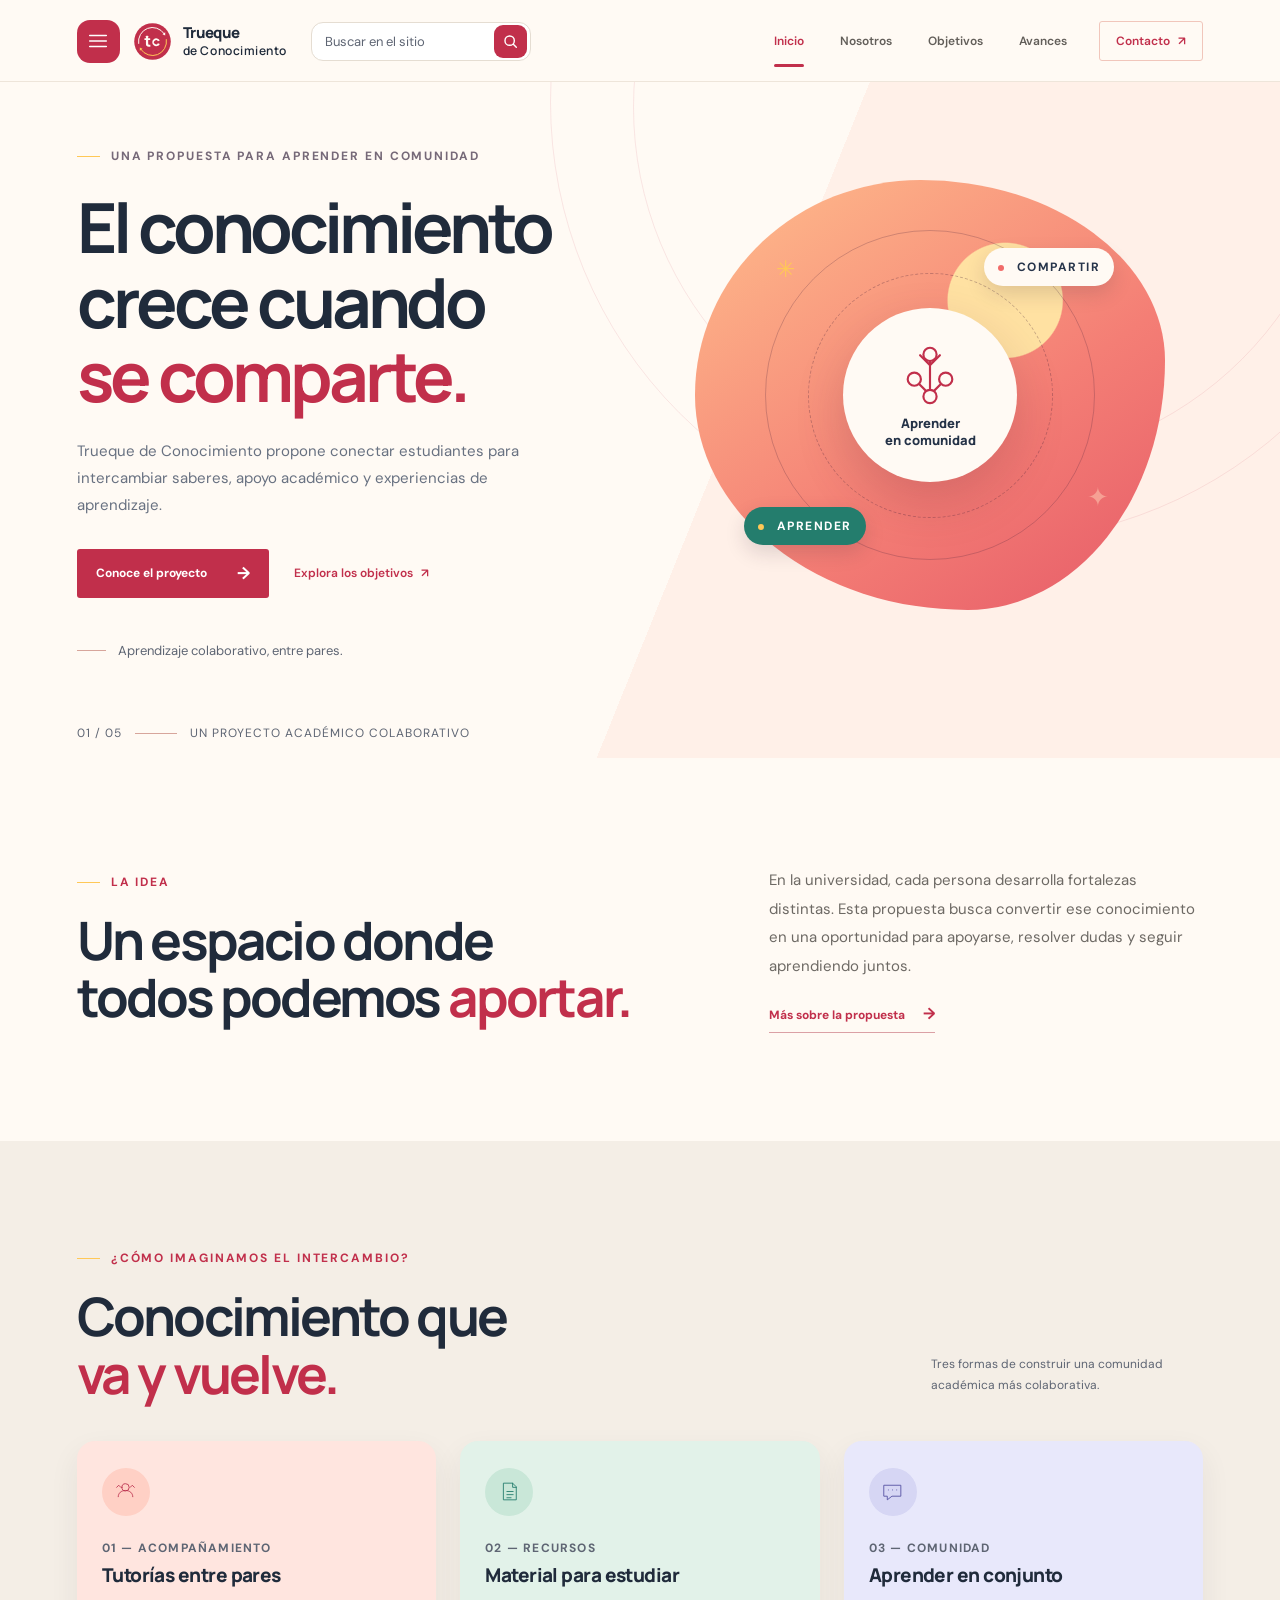
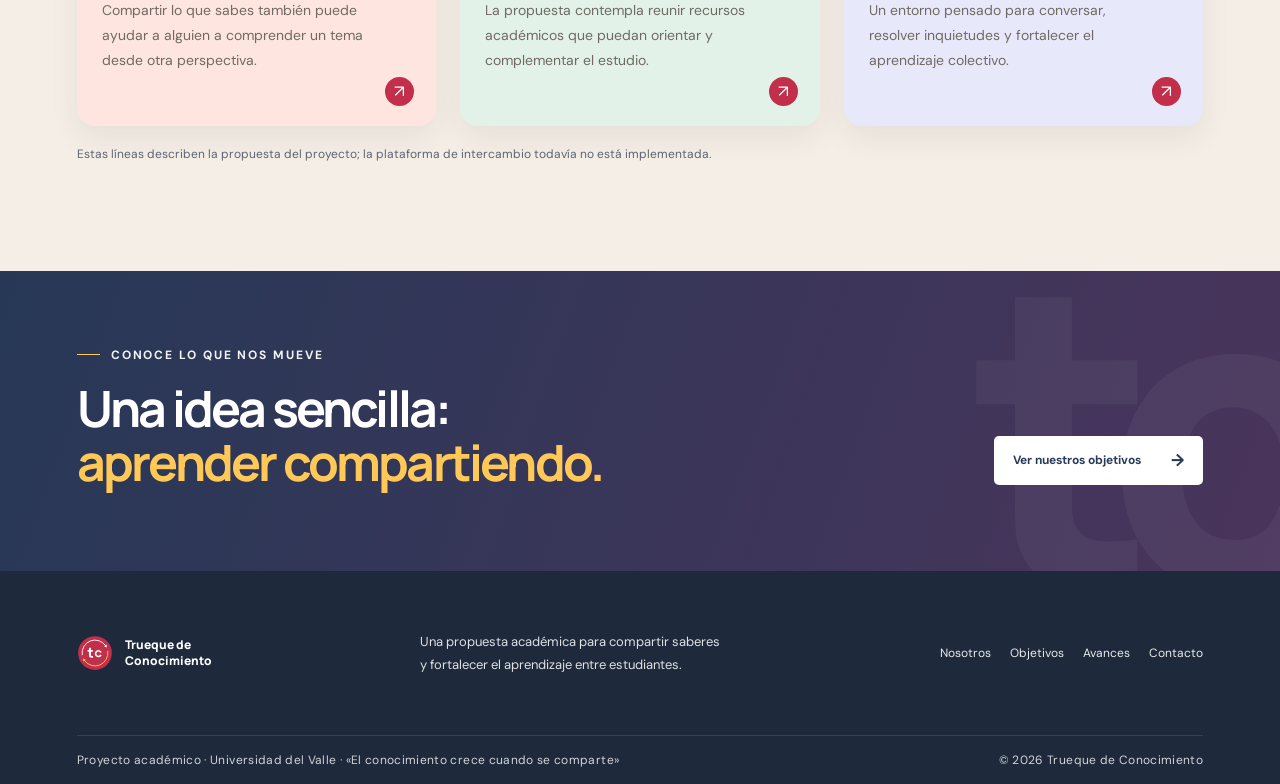
==== commit a78582ff: "Nuevas correcciones en index, tamño de tipografias, logo y slogan" ====
--- a/index.html
+++ b/index.html
@@ -27,7 +27,7 @@
       <nav class="site-nav" aria-label="Navegación principal">
         <div class="nav-wrapper container">
           <a class="brand-logo" href="index.html" aria-label="Trueque de Conocimiento, inicio">
-            <span class="brand-mark" aria-hidden="true">tc</span>
+            <img class="brand-mark-img" src="img/logo/logo-tc.svg" alt="" aria-hidden="true" />
             <span class="brand-name">Trueque <span>de Conocimiento</span></span>
           </a>
           <a
@@ -79,7 +79,7 @@
       <ul class="sidenav" id="menu-movil" aria-label="Menú de navegación">
         <li class="mobile-brand">
           <a href="index.html"
-            ><span class="brand-mark" aria-hidden="true">tc</span> Trueque de Conocimiento</a
+            ><img class="brand-mark-img" src="img/logo/logo-tc.svg" alt="" aria-hidden="true" /> Trueque de Conocimiento</a
           >
         </li>
         <li class="active"><a href="index.html" aria-current="page">Inicio</a></li>
@@ -253,8 +253,7 @@
     <footer class="site-footer">
       <div class="container footer-main">
         <a class="footer-brand" href="index.html"
-          ><span class="brand-mark" aria-hidden="true">tc</span
-          ><span>Trueque de<br />Conocimiento</span></a
+          ><img class="brand-mark-img" src="img/logo/logo-tc.svg" alt="" aria-hidden="true" /><span>Trueque de<br />Conocimiento</span></a
         >
         <p>
           Una propuesta académica para compartir saberes<br />y fortalecer el aprendizaje entre
@@ -266,7 +265,7 @@
         </nav>
       </div>
       <div class="container footer-bottom">
-        <span>Proyecto académico · Universidad del Valle</span
+        <span>Proyecto académico · Universidad del Valle · «El conocimiento crece cuando se comparte»</span
         ><span>© <span id="current-year">2026</span> Trueque de Conocimiento</span>
       </div>
     </footer>
--- a/css/style.css
+++ b/css/style.css
@@ -3,7 +3,7 @@
   --red-dark: #48243b;
   --red-light: #f16b69;
   --ink: #202b3b;
-  --muted: #727987;
+  --muted: #5e6573;
   --paper: #fffaf4;
   --sand: #f5eee4;
   --green: #247d6d;
@@ -82,7 +82,7 @@
   display: block;
   margin: 0;
   padding: 0;
-  font-size: 10px;
+  font-size: 12px;
   font-weight: 600;
   letter-spacing: 0.55px;
 }
@@ -226,8 +226,8 @@
   align-items: center;
   gap: 11px;
   margin: 0 0 25px;
-  color: rgba(255, 255, 255, 0.78);
-  font-size: 10px;
+  color: rgba(255, 255, 255, 0.94);
+  font-size: 12px;
   font-weight: 700;
   letter-spacing: 1.9px;
   text-transform: uppercase;
@@ -255,7 +255,7 @@
 .hero-description {
   max-width: 475px;
   margin: 24px 0 0;
-  color: rgba(255, 255, 255, 0.82);
+  color: rgba(255, 255, 255, 0.95);
   font-size: 15px;
   line-height: 1.8;
 }
@@ -313,8 +313,8 @@
   align-items: center;
   gap: 12px;
   margin-top: 43px;
-  color: rgba(255, 255, 255, 0.67);
-  font-size: 11px;
+  color: rgba(255, 255, 255, 0.92);
+  font-size: 13px;
 }
 .note-line {
   width: 29px;
@@ -372,7 +372,7 @@
 .art-center span {
   margin-top: -3px;
   font-family: var(--display-font);
-  font-size: 11px;
+  font-size: 13px;
   font-weight: 800;
   line-height: 1.3;
 }
@@ -384,7 +384,7 @@
   border-radius: 2px;
   color: #fff;
   background: rgba(131, 14, 36, 0.38);
-  font-size: 9px;
+  font-size: 12px;
   font-weight: 700;
   letter-spacing: 1.5px;
 }
@@ -431,8 +431,8 @@
   height: 50px;
   align-items: center;
   gap: 13px;
-  color: rgba(255, 255, 255, 0.63);
-  font-size: 9px;
+  color: rgba(255, 255, 255, 0.92);
+  font-size: 12px;
   letter-spacing: 1px;
   text-transform: uppercase;
 }
@@ -482,7 +482,7 @@
 .page-hero > .container > p:last-child {
   max-width: 580px;
   margin: 21px 0 0;
-  color: rgba(255, 255, 255, 0.8);
+  color: rgba(255, 255, 255, 0.95);
   font-size: 14px;
   line-height: 1.8;
 }
@@ -514,11 +514,11 @@
   max-width: 420px;
   margin: 19px 0 0;
   color: #6c675f;
-  font-size: 13px;
+  font-size: 14px;
   line-height: 1.85;
 }
 .purpose-card-dark > p:last-child {
-  color: rgba(255, 255, 255, 0.72);
+  color: rgba(255, 255, 255, 0.90);
 }
 .purpose-number {
   position: absolute;
@@ -567,7 +567,7 @@
 }
 .team-values span {
   color: var(--red);
-  font-size: 10px;
+  font-size: 12px;
   font-weight: 700;
   letter-spacing: 1px;
 }
@@ -581,7 +581,7 @@
   max-width: 280px;
   margin: 0;
   color: #77716a;
-  font-size: 12px;
+  font-size: 14px;
   line-height: 1.75;
 }
 .main-objective {
@@ -602,7 +602,7 @@
   border: 1px solid rgba(255, 255, 255, 0.36);
   border-radius: 50%;
   color: #f0c67c;
-  font-size: 9px;
+  font-size: 12px;
   font-weight: 700;
   letter-spacing: 1px;
   line-height: 1.7;
@@ -634,7 +634,7 @@
 }
 .objective-list article > span:first-child {
   color: var(--red);
-  font-size: 11px;
+  font-size: 13px;
   font-weight: 700;
 }
 .objective-list h3 {
@@ -647,11 +647,11 @@
 .objective-list p {
   margin: 0;
   color: #77716a;
-  font-size: 12px;
+  font-size: 14px;
   line-height: 1.7;
 }
 .objective-symbol {
-  color: #a59c90;
+  color: #68625b;
   font-size: 17px;
   text-align: right;
 }
@@ -690,7 +690,7 @@
   border-radius: 30px;
   color: #425d50;
   background: #dce6dc;
-  font-size: 9px;
+  font-size: 12px;
   font-weight: 700;
   letter-spacing: 0.5px;
 }
@@ -713,7 +713,7 @@
   max-width: 570px;
   margin: 15px 0 0;
   color: #706a63;
-  font-size: 13px;
+  font-size: 14px;
   line-height: 1.85;
 }
 .progress-graphic {
@@ -743,7 +743,7 @@
 .progress-ring span {
   margin-top: 6px;
   color: #77716a;
-  font-size: 10px;
+  font-size: 12px;
 }
 .timeline-heading {
   margin-bottom: 30px;
@@ -766,8 +766,8 @@
   place-items: center;
   border: 1px solid #c9c0b4;
   border-radius: 50%;
-  color: #90887f;
-  font-size: 10px;
+  color: #5e6573;
+  font-size: 12px;
   font-weight: 700;
 }
 .timeline-item.complete .timeline-marker {
@@ -782,7 +782,7 @@
 .timeline-item > div > p {
   margin: 0 0 5px;
   color: var(--red);
-  font-size: 8px;
+  font-size: 12px;
   font-weight: 700;
   letter-spacing: 1px;
 }
@@ -794,12 +794,12 @@
 }
 .timeline-item > div > span {
   color: #77716a;
-  font-size: 11px;
+  font-size: 13px;
   line-height: 1.6;
 }
 .timeline-state {
-  color: #847d74;
-  font-size: 9px;
+  color: #5e6573;
+  font-size: 12px;
 }
 .timeline-item.complete .timeline-state {
   color: #52705b;
@@ -839,7 +839,7 @@
 .contact-note p {
   margin: 0;
   color: #68625b;
-  font-size: 11px;
+  font-size: 13px;
 }
 .contact-form {
   padding: 32px;
@@ -852,7 +852,7 @@
   display: block;
   margin: 0 0 9px;
   color: #48443f;
-  font-size: 11px;
+  font-size: 13px;
   font-weight: 700;
 }
 .contact-form input[type="text"],
@@ -883,14 +883,14 @@
 }
 .contact-form input::placeholder,
 .contact-form textarea::placeholder {
-  color: #a39b91;
+  color: #68625b;
 }
 .field-error {
   display: block;
   min-height: 14px;
   margin-top: 4px;
   color: #a6192e;
-  font-size: 10px;
+  font-size: 12px;
 }
 .contact-form .primary-button {
   border: 0;
@@ -900,7 +900,7 @@
   min-height: 18px;
   margin: 13px 0 0;
   color: #425d50;
-  font-size: 11px;
+  font-size: 13px;
   line-height: 1.6;
 }
 
@@ -1025,8 +1025,8 @@
 }
 .card-index {
   margin: 0 0 8px;
-  color: #948c82;
-  font-size: 8px;
+  color: #5e6573;
+  font-size: 12px;
   font-weight: 700;
   letter-spacing: 1.2px;
 }
@@ -1041,7 +1041,7 @@
   max-width: 270px;
   margin: 0;
   color: #706a63;
-  font-size: 12px;
+  font-size: 14px;
   line-height: 1.8;
 }
 .card-arrow {
@@ -1053,8 +1053,8 @@
 }
 .proposal-caption {
   margin: 19px 0 0;
-  color: #89837c;
-  font-size: 10px;
+  color: #5e6573;
+  font-size: 12px;
 }
 
 .closing-section {
@@ -1106,7 +1106,7 @@
 }
 
 .site-footer {
-  color: rgba(255, 255, 255, 0.78);
+  color: rgba(255, 255, 255, 0.94);
   background: #282725;
 }
 .footer-main {
@@ -1133,8 +1133,8 @@
   background: var(--red-light);
 }
 .footer-main > p {
-  color: rgba(255, 255, 255, 0.58);
-  font-size: 11px;
+  color: rgba(255, 255, 255, 0.86);
+  font-size: 13px;
   line-height: 1.8;
 }
 .footer-main nav {
@@ -1156,8 +1156,8 @@
   height: auto;
   align-items: center;
   padding: 8px 0;
-  color: rgba(255, 255, 255, 0.72);
-  font-size: 10px;
+  color: rgba(255, 255, 255, 0.90);
+  font-size: 12px;
   line-height: normal;
 }
 .footer-main nav a:hover {
@@ -1170,8 +1170,8 @@
   align-items: center;
   justify-content: space-between;
   border-top: 1px solid rgba(255, 255, 255, 0.11);
-  color: rgba(255, 255, 255, 0.45);
-  font-size: 9px;
+  color: rgba(255, 255, 255, 0.80);
+  font-size: 12px;
   letter-spacing: 0.35px;
 }
 
@@ -1248,7 +1248,7 @@
     padding: 62px 0 8px;
   }
   .eyebrow {
-    font-size: 8px;
+    font-size: 12px;
     letter-spacing: 1.35px;
   }
   .hero-copy h1 {
@@ -1265,10 +1265,10 @@
   .primary-button {
     gap: 17px;
     padding: 0 14px;
-    font-size: 11px;
+    font-size: 13px;
   }
   .text-link {
-    font-size: 11px;
+    font-size: 13px;
   }
   .hero-note {
     margin-top: 28px;
@@ -1297,7 +1297,7 @@
   }
   .hero-bottom {
     height: 44px;
-    font-size: 7px;
+    font-size: 12px;
   }
   .section-space {
     padding: 72px 0;
@@ -1358,7 +1358,7 @@
   .footer-bottom {
     min-height: 60px;
     gap: 14px;
-    font-size: 8px;
+    font-size: 12px;
   }
   .page-hero {
     padding: 63px 0 66px;
@@ -1422,7 +1422,7 @@
     font-size: 14px;
   }
   .objective-list p {
-    font-size: 11px;
+    font-size: 14px;
   }
   .page-cta {
     padding: 46px 0;
@@ -1520,7 +1520,7 @@
   color: #687181;
 }
 .hero-note {
-  color: #727987;
+  color: #5e6573;
 }
 .note-line,
 .hero-bottom-rule {
@@ -1576,7 +1576,7 @@
   background: #f16b69;
 }
 .hero-bottom {
-  color: #7d7880;
+  color: #5e6573;
 }
 .intro-section {
   background: #fffaf4;
@@ -1774,8 +1774,8 @@
 }
 .team-photo figcaption {
   padding: 12px 6px 2px;
-  color: #737b88;
-  font-size: 11px;
+  color: #5e6573;
+  font-size: 13px;
   text-align: center;
 }
 .team-role-grid {
@@ -1809,7 +1809,7 @@
 .role-kicker {
   margin: 0 0 13px;
   color: var(--red);
-  font-size: 9px;
+  font-size: 12px;
   font-weight: 800;
   letter-spacing: 1.3px;
 }
@@ -1830,7 +1830,7 @@
   margin: 8px 0;
   padding-left: 15px;
   color: #4e5967;
-  font-size: 11px;
+  font-size: 13px;
   line-height: 1.5;
 }
 .team-role-card li::before {
@@ -1845,8 +1845,8 @@
 }
 .roles-note {
   margin: 14px 0 0;
-  color: #777987;
-  font-size: 10px;
+  color: #5e6573;
+  font-size: 12px;
   text-align: right;
 }
 .objective-collapsible.collapsible {
@@ -1885,7 +1885,7 @@
   border-radius: 11px;
   color: #fff;
   background: var(--red);
-  font-size: 10px;
+  font-size: 12px;
 }
 .objective-chevron {
   margin-left: auto;
@@ -1901,7 +1901,7 @@
   border: 0;
   color: #626e7b;
   background: #fffaf4;
-  font-size: 12px;
+  font-size: 14px;
   line-height: 1.8;
 }
 .advance-controls {
@@ -1918,7 +1918,7 @@
   color: #fff;
   background: var(--red);
   font-family: var(--body-font);
-  font-size: 10px;
+  font-size: 12px;
   font-weight: 700;
   line-height: 39px;
   text-transform: none;
@@ -2036,7 +2036,7 @@
   background: transparent;
   box-shadow: none !important;
   font-family: var(--body-font);
-  font-size: 11px;
+  font-size: 13px;
 }
 .site-nav .site-search input[type="search"]:focus {
   border: 0 !important;
@@ -2044,7 +2044,7 @@
   box-shadow: none !important;
 }
 .site-nav .site-search input[type="search"]::placeholder {
-  color: #8d929c;
+  color: #5e6573;
 }
 .site-nav .site-search button {
   display: grid;
@@ -2109,19 +2109,19 @@
   margin-bottom: 4px;
   color: var(--red-dark);
   font-family: var(--display-font);
-  font-size: 11px;
+  font-size: 13px;
 }
 .search-result span {
   display: block;
   color: #687181;
-  font-size: 10px;
+  font-size: 12px;
   line-height: 1.55;
 }
 .search-empty {
   margin: 0;
   padding: 12px;
   color: #687181;
-  font-size: 11px;
+  font-size: 13px;
   line-height: 1.6;
 }
 .site-nav .sidenav-trigger {
@@ -2160,10 +2160,10 @@
   }
   .site-nav .site-search input[type="search"] {
     padding-left: 9px;
-    font-size: 10px;
+    font-size: 12px;
   }
   .site-nav .site-search input[type="search"]::placeholder {
-    color: #8d929c;
+    color: #5e6573;
   }
   .site-nav .sidenav-trigger {
     margin-left: 8px;
@@ -2305,7 +2305,7 @@
 }
 .team-layout .team-role-card li {
   margin: 6px 0;
-  font-size: 10px;
+  font-size: 12px;
 }
 .team-layout .role-number {
   top: 8px;
@@ -2405,3 +2405,17 @@
     position: static;
   }
 }
+
+/* Logo SVG de marca */
+.brand-mark-img {
+  display: block;
+  width: 39px;
+  height: 39px;
+  flex: 0 0 39px;
+  border-radius: 50%;
+}
+.footer-brand .brand-mark-img {
+  width: 36px;
+  height: 36px;
+  flex: 0 0 36px;
+}
